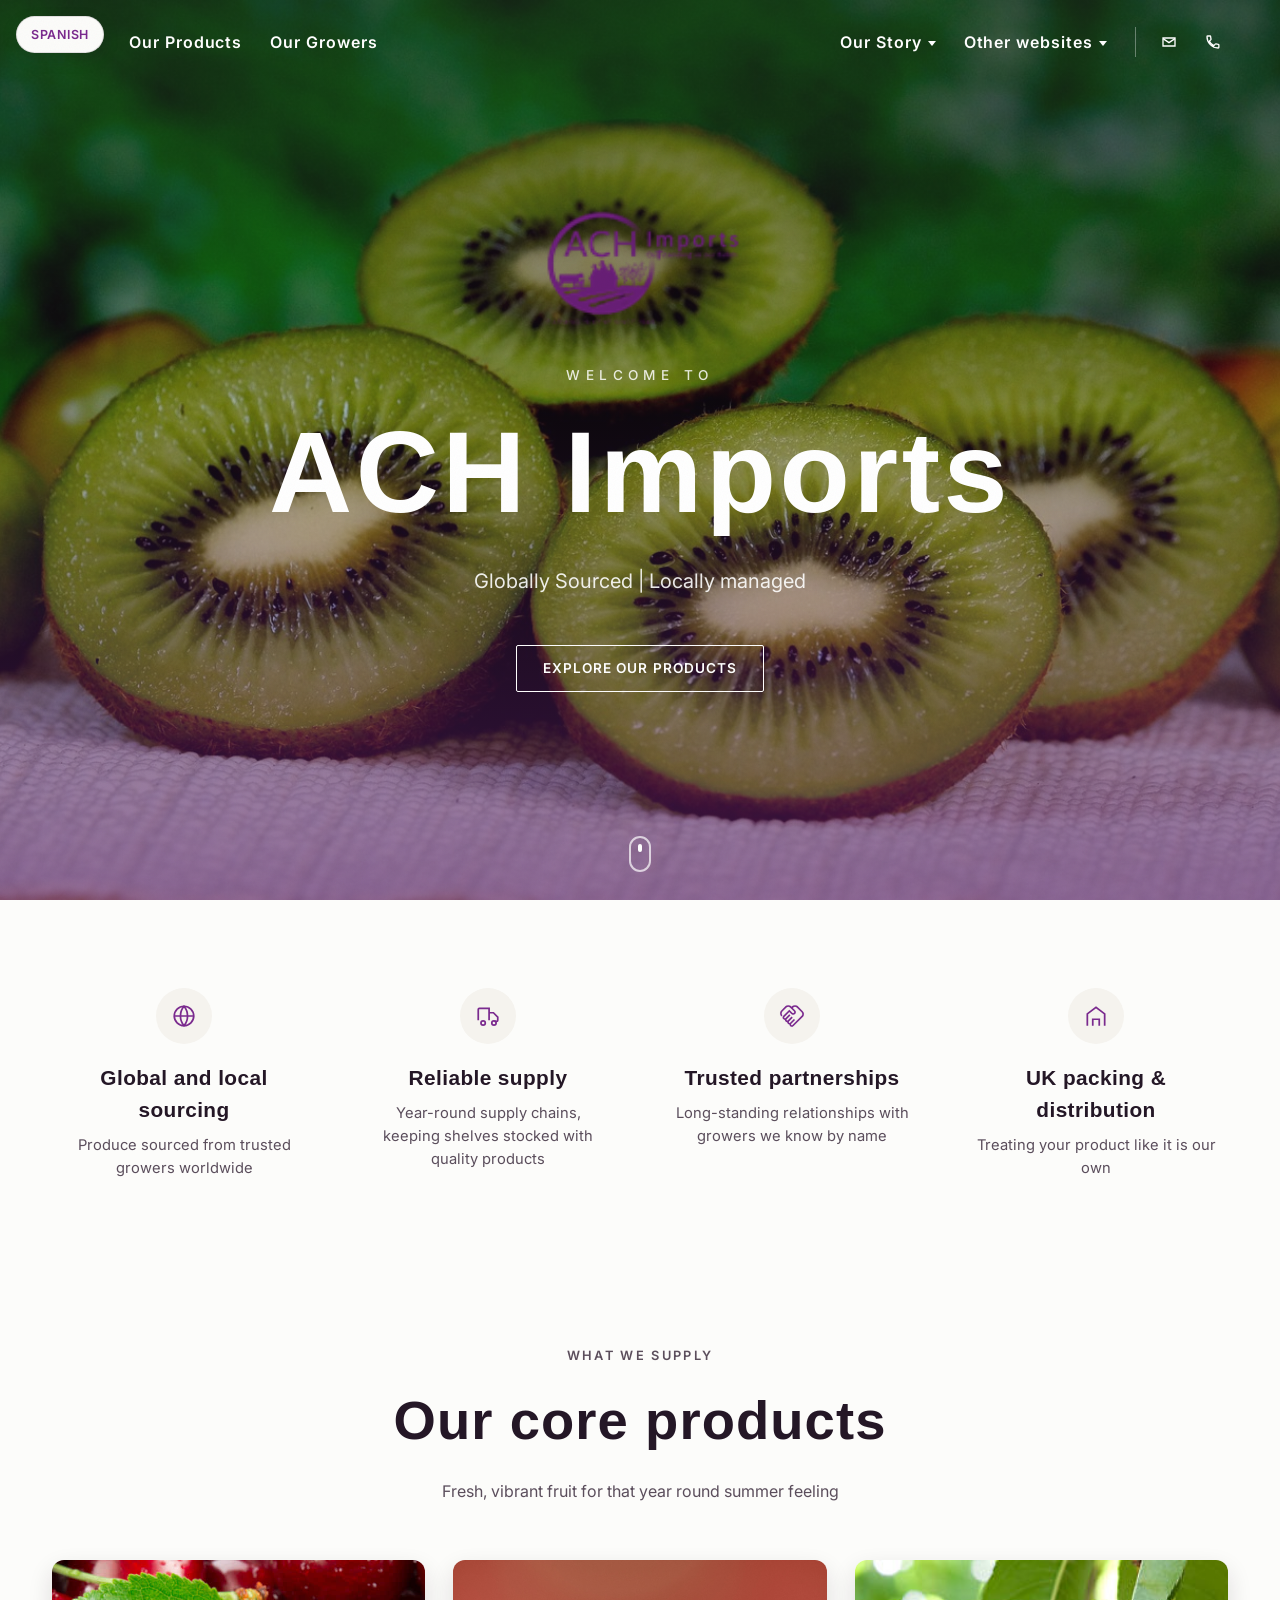
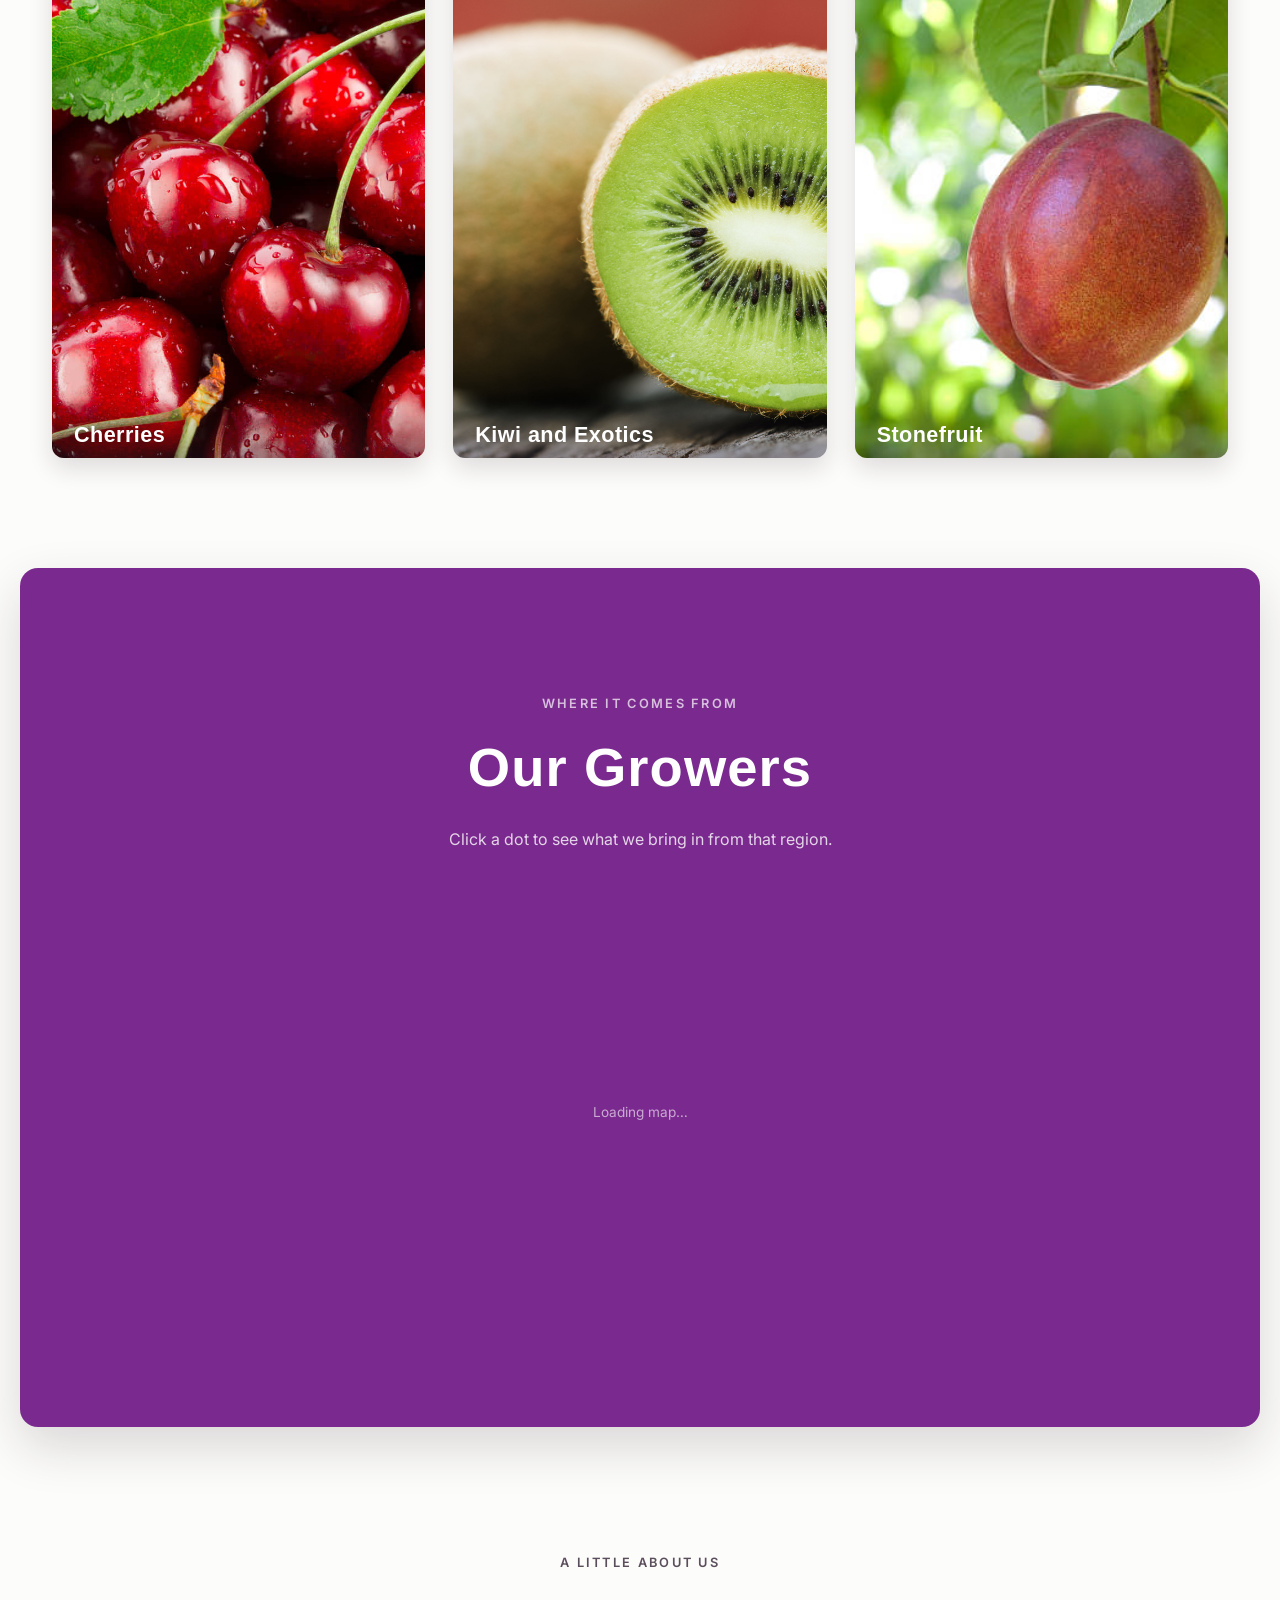
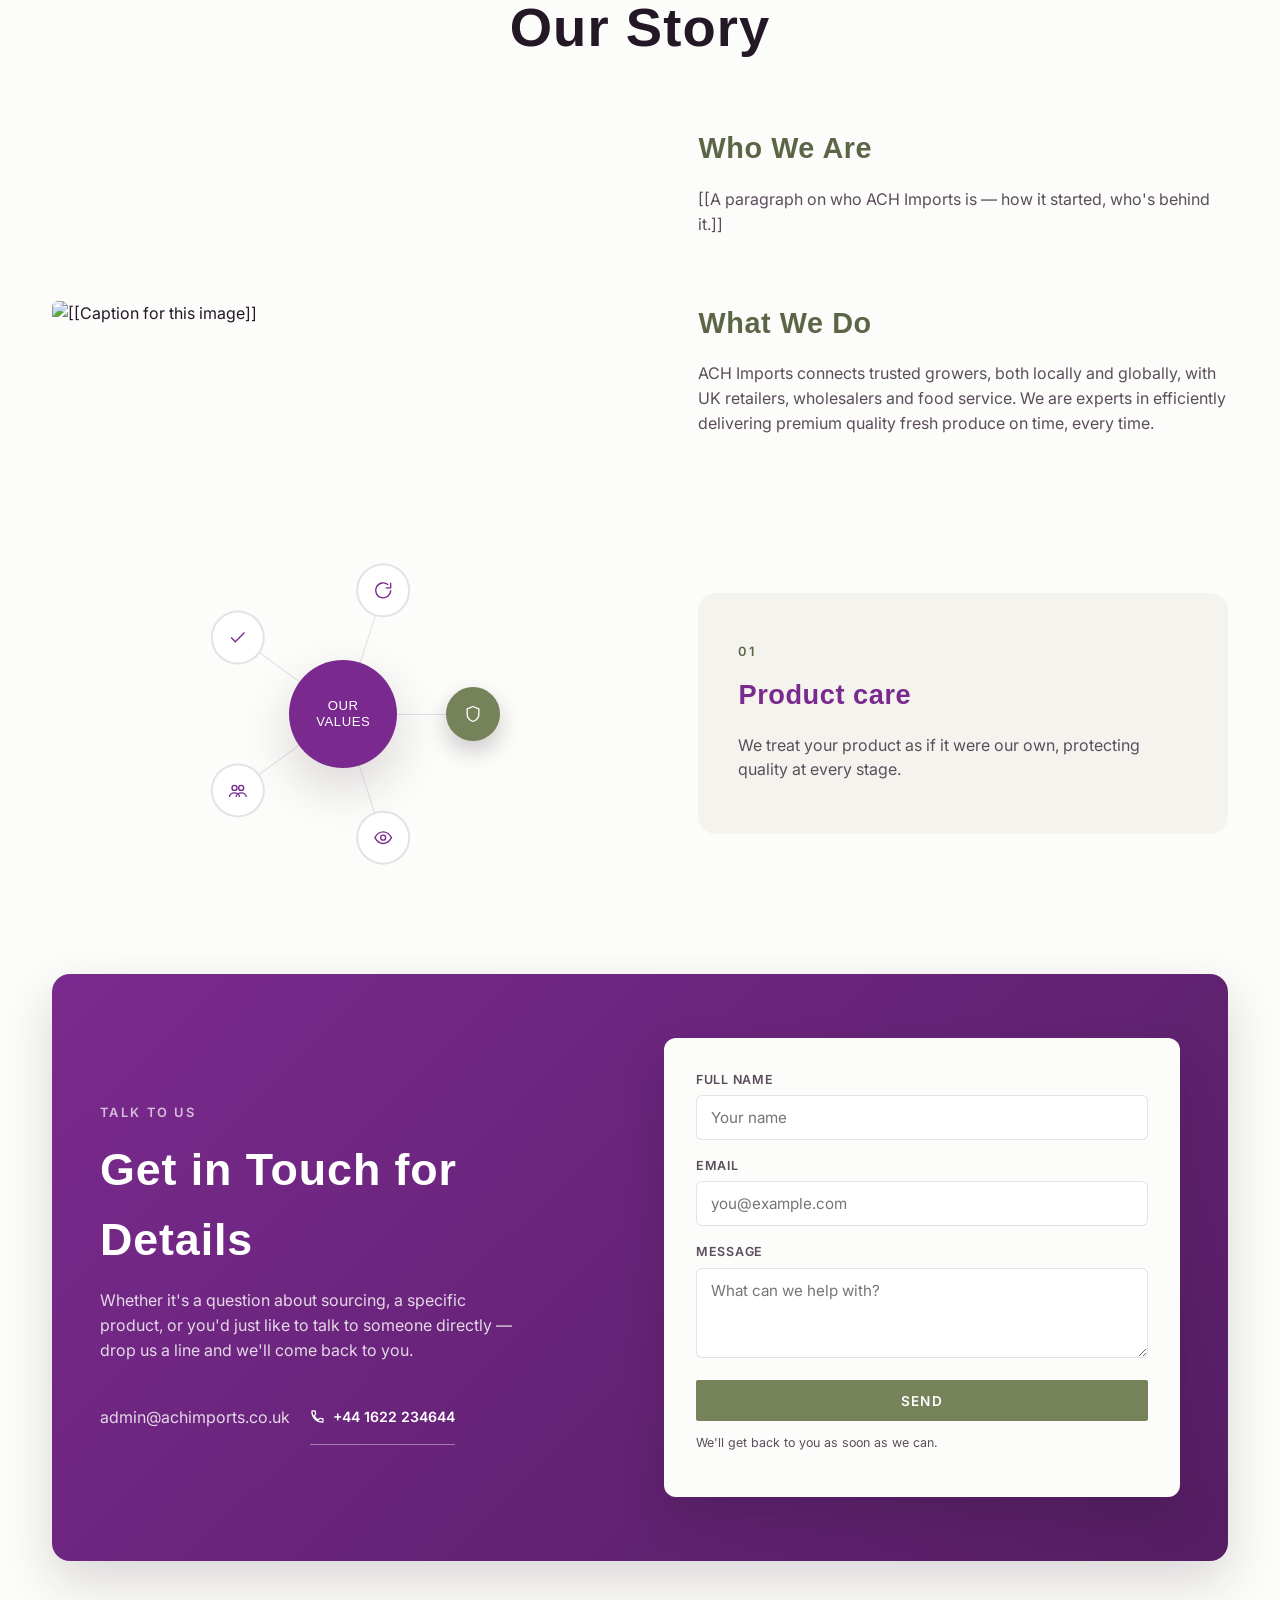
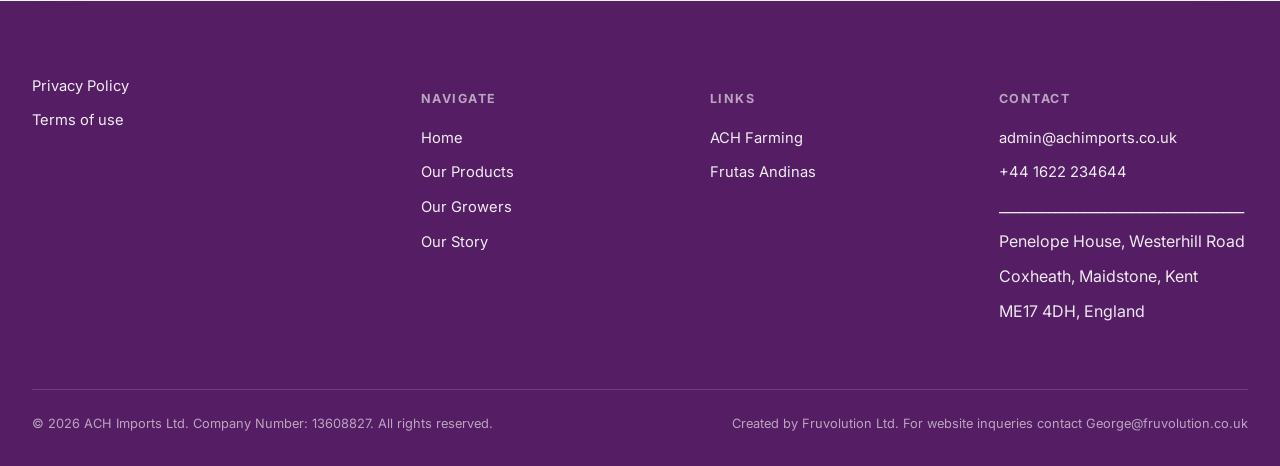
==== index.html @ 5ac5a141 "Adding the values wheel" ====
<!--SORRY FOR ANY FUTURE DEVELOPERS WORKING WITH THIS WITH ME NOT USING A FRAMEWORK, I WAS GOING TO BUT I COULDNT BE BOTHERED TO DOWNLOAD REACT-->

<!DOCTYPE html>
<html lang="en">
<head>



<meta charset="UTF-8">
<meta name="viewport" content="width=device-width, initial-scale=1.0">
<title>ACH Imports</title>


<link rel="preconnect" href="https://fonts.googleapis.com">
<link rel="preconnect" href="https://fonts.gstatic.com" crossorigin>
<link href="https://fonts.googleapis.com/css2?family=Barlow+Condensed:wght@500;600;700&family=Inter:wght@400;500;600&display=swap" rel="stylesheet">

<link rel="stylesheet" href="../css/global.css">

</head>
<body>

  <div class="cookie-banner" id="cookieBanner" hidden>
  <p>We use cookies (Microsoft Clarity) to see how visitors use this site. <a href="Legal/Cookies.html">Learn more</a></p>
  <div class="cookie-banner-actions">
    <button id="cookieDecline" class="cookie-btn cookie-btn--ghost">Decline</button>
    <button id="cookieAccept" class="cookie-btn cookie-btn--solid">Accept</button>
  </div>
</div>

<a href="html/Website_logic_spanish.html" class="lang-switch" lang="es" hreflang="es">Spanish</a>

<!-- =================== HEADER / NAV =================== -->
<header class="site-header" id="siteHeader">
  <nav class="nav-bar">
    <ul class="nav-links nav-links--left">
      <li><a href="#home">Home</a></li>
      <li><a href="#products">Our Products</a></li>
      <li><a href="#growers">Our Growers</a></li>
    </ul>

    <div class="nav-logo-slot">
      <img class="nav-logo" id="navLogo" src="../Images/ACHI_logo.png" alt="ACH Imports logo">
    </div>

    <ul class="nav-links nav-links--right">
      <li class="has-dropdown">
        <a href="#story">Our Story</a>
        <ul class="dropdown">
          <li><a href="#who-we-are">Who We Are</a></li>
          <li><a href="#what-we-do">What We Do</a></li>
          <li><a href="#our-values">Our Values</a></li>
        </ul>
      </li>
      <li class="has-dropdown">
        <a href="">Other websites</a>
        <ul class="dropdown">
          <li><a href="https://www.achfarming.co.uk/" target="_blank" rel="noopener">ACH Farming</a></li>
          <li><a href="https://unitedfruitgrowers.eu/" target="_blank" rel="noopener">Frutas andinas</a></li>
        </ul>
      </li>
    </ul>

    <div class="nav-contact">
      <a href="#get-in-touch" aria-label="Email ACH Imports">
        <svg viewBox="0 0 24 24"><path d="M3 6h18v12H3z"/><path d="m3 7 9 6 9-6"/></svg>
      </a>
      <a href="tel:+441622234644" aria-label="Call ACH Imports">
        <svg viewBox="0 0 24 24"><path d="M6.6 10.8a15 15 0 0 0 6.6 6.6l2.2-2.2a1 1 0 0 1 1-.25 11 11 0 0 0 3.4.55 1 1 0 0 1 1 1V20a1 1 0 0 1-1 1A17 17 0 0 1 3 4a1 1 0 0 1 1-1h3.5a1 1 0 0 1 1 1 11 11 0 0 0 .55 3.4 1 1 0 0 1-.25 1z"/></svg>
      </a>
    </div>

    <button class="nav-toggle" id="navToggle" aria-label="Toggle menu" aria-expanded="false">
      <span></span>
    </button>
  </nav>
</header>

<!-- =================== HERO =================== -->
<section class="hero" id="home">
  <div class="hero-carousel" id="heroCarousel">
    <div class="hero-track" id="heroTrack">
    <div class="hero-slide"><img src="../Stock_placeholder/kiwi-6718889_1280.jpg" alt=""></div>
    <div class="hero-slide"><img src="../Stock_placeholder/pexels-pixabay-162689.jpg" alt=""></div>
    <div class="hero-slide"><img src="../Images/CherryQC_picture.jpg" alt=""></div>
    <div class="hero-slide"><img src="Images/bg4.jpg" alt=""></div>
    <div class="hero-slide"><img src="Images/bg5.jpg" alt=""></div>
    </div>
  </div>

  <div class="hero-overlay"></div>

  <div class="hero-content">
    <img class="hero-logo" id="heroLogo" src="../Images/ACHI_logo.png" alt="ACH Imports logo">
    <p class="hero-eyebrow">Welcome to</p>
    <h1 class="hero-title">ACH Imports</h1>
    <p class="hero-tagline">Globally Sourced | Locally managed</p>
    <a href="#products" class="btn btn--ghost hero-cta">Explore Our Products</a>
  </div>

  <span class="scroll-cue" aria-hidden="true"></span>
</section>


<!-- =================== WHY US =================== -->
<section class="why-us" id="why-us">
  <div class="why-grid">
    <div class="why-item">
      <div class="why-icon">
        <svg viewBox="0 0 24 24"><circle cx="12" cy="12" r="9"/><path d="M3 12h18M12 3a14 14 0 0 1 0 18 14 14 0 0 1 0-18z"/></svg>
      </div>
      <h3>Global and local sourcing</h3>
      <p>Produce sourced from trusted growers worldwide</p>
    </div>
    <div class="why-item">
      <div class="why-icon">
        <svg viewBox="0 0 24 24"><path d="M3 16V6a1 1 0 0 1 1-1h9v11"/><path d="M13 9h4l4 4v3a1 1 0 0 1-1 1h-2"/><circle cx="7.5" cy="18.5" r="2"/><circle cx="17.5" cy="18.5" r="2"/></svg>
      </div>
      <h3>Reliable supply</h3>
      <p>Year-round supply chains, keeping shelves stocked with quality products</p>
    </div>
    <div class="why-item">
      <div class="why-icon">
        <svg width="40" height="40" viewBox="0 -960 960 960" fill="none" xmlns="http://www.w3.org/2000/svg">
          <path d="M475-140q5 0 11.5-2.5T497-149l337-338q13-13 19.5-29.67Q860-533.33 860-550q0-17-6.5-34T834-614L654-794q-13-13-30-19.5t-34-6.5q-16.67
           0-33.33 6.5Q540-807 527-794l-18 18 81 82q13 14 23 32.5t10 40.5q0 38-29.5 67T526-525q-25 0-41.5-7.5t-30.19-21.34L381-627 200-446q-5 5-7 10.53-2
            5.52-2 11.84 0 12.63 8.5 21.13 8.5 8.5 21.17 8.5 6.33 0 11.83-3t9.5-7l138-138 42 42-137 137q-5 5-7 11t-2 12q0 12 9 21t21 9q6 0 11.5-2.5t9.5-6.5l138-138
             42 42-137 137q-4 4-6.5 10.33-2.5 6.34-2.5 12.67 0 12 9 21t21 9q6 0 11-2t10-7l138-138 42 42-138 138q-5 5-7 11t-2 11q0 14 8 22t22 8Zm.06 60Q442-80
              416-104.5t-31-60.62Q351-170 328-193t-28-57q-34-5-56.5-28.5T216-335q-37-5-61-30t-24-60q0-17 6.72-34.05Q144.45-476.1 157-489l224-224 110 110q8 8
               17.33 12.5 9.34 4.5 18.67 4.5 13 0 24.5-11.5t11.5-24.65q0-5.85-3.5-13.35T548-651L405-794q-13-13-30-19.5t-34-6.5q-16.67 0-33.33 6.5-16.67 6.5-29.61
                19.36L126-642q-14 14-19.5 29.5t-6.5 35q-1 19.5 7.5 38T128-506l-43 43q-20-22-32.5-53T40-579q0-30 11.5-57.5T84-685l151-151q22-22 49.79-32.5 27.8-10.5
                 57-10.5 29.21 0 56.71 10.5T448-836l18 18 18-18q22-22 49.79-32.5 27.8-10.5 57-10.5 29.21 0 56.71 10.5T697-836l179 179q22 22 33 50.03 11 28.04 11 57
                  0 28.97-11 56.47T876-444L539-107q-13 13-29.53 20t-34.41 7ZM377-626Z" fill="currentColor"></path></svg>

      </div>
      <h3>Trusted partnerships</h3>
      <p>Long-standing relationships with growers we know by name</p>
    </div>
    <div class="why-item">
      <div class="why-icon">
        <svg viewBox="0 0 24 24"><path d="M4 21V10l8-6 8 6v11"/><path d="M9 21v-6h6v6"/></svg>
      </div>
      <h3>UK packing & distribution</h3>
      <p>Treating your product like it is our own</p>
    </div>
  </div>
</section>

<!-- =================== OUR PRODUCTS =================== -->
<section class="page-section" id="products">
  <div class="section-head">
    <p class="eyebrow">What we supply</p>
    <h2>Our core products</h2>
    <p>Fresh, vibrant fruit for that year round summer feeling</p>
  </div>

  <div class="product-grid">
    <div class="product-card" style="background-image:url('../Images/cherries_picture.jpg');" tabindex="0">
      <div class="product-card-info">
        <h3>Cherries</h3>
        <p>Our cherries are selected for their deep colour, balanced sweetness and exceptional freshness</p>
      </div>
    </div>
    <div class="product-card" style="background-image:url('../Images/Kiwi_picture.jpg');" tabindex="0">
      <div class="product-card-info">
        <h3>Kiwi and Exotics</h3>
        <p>Fresh, bright and naturally tangy — the signature profile of kiwi</p>
      </div>
    </div>
    <div class="product-card" style="background-image:url('../Images/Nectarine_picture.jpg');" tabindex="0">
      <div class="product-card-info">
        <h3>Stonefruit</h3>
        <p>Peaches, Nectarines, Plums, Apricots - The stonefruit loved for their juicy bite</p>
      </div>
    </div>
  </div>
</section>

<!-- =================== OUR GROWERS =================== -->
<section class="page-section section--tint" id="growers">
  <div class="section-head">
    <p class="eyebrow" style="color: rgba(255,255,255,0.7);">Where it comes from</p>
    <h2>Our Growers</h2>
    <p>Click a dot to see what we bring in from that region.</p>
  </div>

  <div class="map-wrap" id="mapWrap">
    <svg class="map-svg" id="worldMap" viewBox="0 0 960 480" xmlns="http://www.w3.org/2000/svg" role="img" aria-label="World map showing our growing regions"></svg>
    <p class="map-loading" id="mapLoading">Loading map…</p>

    <div class="map-popup" id="mapPopup" role="dialog" aria-hidden="true" hidden>
      <button class="map-popup-close" id="mapPopupClose" aria-label="Close">&times;</button>
      <h4 id="mapPopupTitle"></h4>
      <p id="mapPopupText"></p>
    </div>
  </div>
</section>

<!-- =================== OUR STORY =================== -->
<section class="page-section" id="story">
  <div class="section-head">
    <p class="eyebrow">A little about us</p>
    <h2>Our Story</h2>
  </div>

  <div class="story-split">
    <img src="https://placehold.co/700x500/F5F3EE/75825A?text=Image" alt="[[Caption for this image]]">
    <div>
      <div class="story-block" id="who-we-are">
        <h3>Who We Are</h3>
        <p>[[A paragraph on who ACH Imports is — how it started, who's behind it.]]</p>
      </div>
      <div class="story-block" id="what-we-do">
        <h3>What We Do</h3>
        <p>ACH Imports connects trusted growers, both locally and globally, with UK retailers, wholesalers and food service. We are experts
          in efficiently delivering premium quality fresh produce on time, every time.
        </p>
      </div>
      <div class="values-wheel-wrap">
  
</div>

    </div>
    <div class="values-wheel" id="valuesWheel">
    <span class="wheel-spoke" style="--i:0"></span>
    <span class="wheel-spoke" style="--i:1"></span>
    <span class="wheel-spoke" style="--i:2"></span>
    <span class="wheel-spoke" style="--i:3"></span>
    <span class="wheel-spoke" style="--i:4"></span>

    <div class="wheel-hub">Our<br>Values</div>

    <button class="wheel-node is-active" style="--i:0" data-num="01" data-title="Product care" data-desc="We treat your product as if it were our own, protecting quality at every stage.">
      <svg viewBox="0 0 24 24"><path d="M12 3l7 3v6c0 4.5-3 7.5-7 9-4-1.5-7-4.5-7-9V6l7-3z"/></svg>
    </button>
    <button class="wheel-node" style="--i:1" data-num="02" data-title="Transparency" data-desc="We operate with honesty and clarity from orchard to arrival.">
      <svg viewBox="0 0 24 24"><circle cx="12" cy="12" r="3"/><path d="M2 12s4-7 10-7 10 7 10 7-4 7-10 7-10-7-10-7z"/></svg>
    </button>
    <button class="wheel-node" style="--i:2" data-num="03" data-title="Partnership" data-desc="We build long term relationships based on trust and respect.">
      <svg viewBox="0 0 24 24"><path d="M8 12a3 3 0 1 0 0-6 3 3 0 0 0 0 6z"/><path d="M16 12a3 3 0 1 0 0-6 3 3 0 0 0 0 6z"/><path d="M2 20c0-3 3-5 6-5s6 2 6 5"/><path d="M10 20c0-3 3-5 6-5s6 2 6 5"/></svg>
    </button>
    <button class="wheel-node" style="--i:3" data-num="04" data-title="Responsibility" data-desc="We honour the work behind every harvest and source ethically.">
      <svg viewBox="0 0 24 24"><path d="M20 6 9 17l-5-5"/></svg>
    </button>
    <button class="wheel-node" style="--i:4" data-num="05" data-title="Consistency" data-desc="We deliver reliable service, dependable communication and upmost quality.">
      <svg viewBox="0 0 24 24"><path d="M21 12a9 9 0 1 1-3-6.7"/><path d="M21 3v6h-6"/></svg>
    </button>
  </div>

  <div class="wheel-detail">
    <p class="eyebrow" id="wheelDetailNum">01</p>
    <h3 id="wheelDetailTitle">Product care</h3>
    <p id="wheelDetailText">We treat your product as if it were our own, protecting quality at every stage.</p>
  </div>
  </div>
</section>

<!-- =================== GET IN TOUCH =================== -->
<section class="contact-cta" id="get-in-touch">
  <div class="contact-card">
    <div class="contact-card-copy">
      <p class="eyebrow">Talk to us</p>
      <h2>Get in Touch for Details</h2>
      <p>Whether it's a question about sourcing, a specific product, or you'd just like to talk to someone directly — drop us a line and we'll come back to you.</p>

      <div class="contact-card-direct">
        <p>admin@achimports.co.uk</p>
        <a href="tel:+441622234644">
          <svg viewBox="0 0 24 24"><path d="M6.6 10.8a15 15 0 0 0 6.6 6.6l2.2-2.2a1 1 0 0 1 1-.25 11 11 0 0 0 3.4.55 1 1 0 0 1 1 1V20a1 1 0 0 1-1 1A17 17 0 0 1 3 4a1 1 0 0 1 1-1h3.5a1 1 0 0 1 1 1 11 11 0 0 0 .55 3.4 1 1 0 0 1-.25 1z"/></svg>
          +44 1622 234644
        </a>
      </div>
    </div>

    <!-- Wired up to SplitForms (https://splitforms.com). Replace the access_key
         value below with your real key from the SplitForms dashboard.
         The action/method attributes are a no-JS fallback: if JavaScript fails
         or is disabled, this still works as a plain form POST and SplitForms
         shows its own hosted success page. With JS enabled (below), the same
         submission happens quietly via fetch and the status message updates
         in place instead of navigating away. -->
    <form class="contact-form" id="contactForm" action="https://splitforms.com/api/submit" method="POST">
      <input type="hidden" name="access_key" value="12e0f860b1884fd79518e639a1cf2a88">
      <div>
        <label for="cf-name">Full name</label>
        <input type="text" id="cf-name" name="name" placeholder="Your name" required>
      </div>
      <div>
        <label for="cf-email">Email</label>
        <input type="email" id="cf-email" name="email" placeholder="you@example.com" required>
      </div>
      <div>
        <label for="cf-message">Message</label>
        <textarea id="cf-message" name="message" placeholder="What can we help with?"></textarea>
      </div>
      <button type="submit" class="btn btn--solid">Send</button>
      <p class="contact-form-note">We'll get back to you as soon as we can.</p>
      <p class="contact-form-status" id="contactFormStatus"></p>
    </form>
  </div>
</section>

<!-- =================== FOOTER =================== -->
<footer class="site-footer" id="contact">
  <div class="footer-inner">
    <div class="footer-col">
      <ul>
        <li><a href="html/Privacy.html">Privacy Policy</a></li>
        <li><a href="html/Terms_of_use.html">Terms of use</a></li>

      </ul>
    </div>
    <div class="footer-col">
      <h4>Navigate</h4>
      <ul>
        <li><a href="#home">Home</a></li>
        <li><a href="#products">Our Products</a></li>
        <li><a href="#growers">Our Growers</a></li>
        <li><a href="#story">Our Story</a></li>
      </ul>
    </div>
    <div class="footer-col">
      <h4>Links</h4>
      <ul>
        <li><a href="https://www.achfarming.co.uk/" target="_blank" rel="noopener">ACH Farming</a></li>
        <li><a href="https://www.freshproducepartners.com/" target="_blank" rel="noopener">Frutas Andinas</a></li>
      </ul>
    </div>
    <div class="footer-col">
      <h4>Contact</h4>
      <ul>
        <li><a href="#get-in-touch">admin@achimports.co.uk</a></li>
        <li><a href="tel:+441622234644">+44 1622 234644</a></li>
        <li>___________________________________</li>
        <li>Penelope House, Westerhill Road</li>
        <li>Coxheath, Maidstone, Kent</li>
        <li>ME17 4DH, England</li>
      </ul>
    </div>
  </div>
  <div class="footer-bottom">
    <span>&copy; <span id="year"></span> ACH Imports Ltd. Company Number: 13608827. All rights reserved.</span>
    <span>Created by Fruvolution Ltd. For website inqueries contact George@fruvolution.co.uk</span>
  </div>
</footer>

<script src="https://d3js.org/d3.v7.min.js"></script>
<script src="https://unpkg.com/topojson-client@3/dist/topojson-client.min.js"></script>

<script src="../js/main/Home.js"></script>

</body>
</html>
---- css/global.css ----
:root{
    /* --- colour --- */
    --color-purple:        #7A2A8E; /* brand / logo purple */
    --color-purple-dark:   #551D63; /* footer + hover depth */
    --color-olive:         #75825A; /* accent — nudged slightly off #707D56 for a touch more contrast on cream */
    --color-olive-dark:    #5C6647;
    --color-bg:            #FCFCFA; /* primary off-white */
    --color-ink:           #241726; /* near-black with a purple undertone, instead of flat black */
    --color-ink-soft:      #5B4E5C;
    --color-line:          rgba(36,23,38,0.12);
    --color-cream-card:    #F5F3EE;
    --shadow-soft:          0 20px 50px rgba(36,23,38,0.16);

    /* --- type --- */
    --font-display:  sans-serif;
    --font-body: 'Inter', -apple-system, BlinkMacSystemFont, sans-serif;


    /* --- layout --- */
    --nav-height: 84px;
    --nav-height-stuck: 72px;
    --max-width: 1240px;
    --radius-soft: 18px; /* the "slightly rounded, not obnoxious" corner used on the tinted panel + product cards */
    
  }

  *{ box-sizing: border-box; }
  html{ scroll-behavior: smooth; }
  body{
    margin:0;
    background: var(--color-bg);
    color: var(--color-ink);
    font-family: var(--font-body);
    line-height: 1.55;
    position: relative;
    
  }

  /* subtle background grain*/
  body::before{
    content:"";
    position: fixed;
    inset:0;
    z-index: 500;
    pointer-events: none;
    opacity: 0.05;
    mix-blend-mode: multiply;
    background-image: url("data:image/svg+xml;utf8,<svg xmlns='http://www.w3.org/2000/svg' width='160' height='160'><filter id='n'><feTurbulence type='fractalNoise' baseFrequency='0.85' numOctaves='2' stitchTiles='stitch'/></filter><rect width='100%25' height='100%25' filter='url(%23n)'/></svg>");
  }

  img{ max-width: 100%; display:block; }
  a{ color: inherit; text-decoration:none; }
  ul{ list-style:none; margin:0; padding:0; }
  .visually-hidden{
    position:absolute; width:1px; height:1px; overflow:hidden;
    clip:rect(0,0,0,0); white-space:nowrap; border:0; padding:0; margin:-1px;
  }

  h1,h2,h3{
    font-family: var(--font-display);
    font-weight: 700;
    letter-spacing: 0.02em;
    margin: 0;
    color: var(--color-ink);
    
  }

  .eyebrow{
    font-family: var(--font-body);
    font-size: 0.8rem;
    font-weight: 600;
    letter-spacing: 0.18em;
    text-transform: uppercase;
    color: var(--color-olive-dark);
  }

  .btn{
    display:inline-block;
    padding: 0.9em 1.9em;
    font-family: var(--font-body);
    font-weight: 600;
    font-size: 0.85rem;
    letter-spacing: 0.08em;
    text-transform: uppercase;
    border: 1px solid currentColor;
    border-radius: 2px;
    transition: background .2s ease, color .2s ease, transform .2s ease;
  }
  .btn--solid{
    background: var(--color-olive);
    border-color: var(--color-olive);
    color: #fff;
  }
  .btn--solid:hover{ background: var(--color-olive-dark); border-color: var(--color-olive-dark); transform: translateY(-1px); }
  .btn--ghost{
    background: transparent;
    color: #fff;
  }
  .btn--ghost:hover{ background: rgba(255,255,255,0.14); }

  .lang-switch{
  position: fixed;
  top: 16px;
  left: 16px;
  z-index: 200;
  display: inline-flex;
  align-items: center;
  justify-content: center;
  padding: 8px 14px;
  background: var(--color-bg);
  color: var(--color-purple);
  border: 1px solid var(--color-line);
  border-radius: 999px;
  font-family: var(--font-body);
  font-weight: 600;
  font-size: 0.78rem;
  letter-spacing: 0.06em;
  text-transform: uppercase;
  box-shadow: 0 6px 16px rgba(36,23,38,0.18);
  transition: background .2s ease, color .2s ease, transform .2s ease;
}
.lang-switch:hover{
  background: var(--color-purple);
  color: #fff;
  transform: translateY(-1px);
}
@media (max-width: 560px){
  .lang-switch{ top: 12px; left: 12px; padding: 6px 12px; font-size: 0.72rem; }
}

.cookie-banner{
  position: fixed;
  left: 16px; right: 16px; bottom: 16px;
  z-index: 300;
  max-width: 520px;
  margin: 0 auto;
  background: var(--color-purple-dark);
  color: #fff;
  border-radius: 12px;
  padding: 18px 22px;
  box-shadow: 0 14px 32px rgba(36,23,38,0.3);
  display: flex;
  flex-wrap: wrap;
  align-items: center;
  gap: 14px;
  font-size: 0.85rem;
}
.cookie-banner[hidden]{ display: none; }
.cookie-banner p{ margin: 0; flex: 1 1 240px; color: rgba(255,255,255,0.88); }
.cookie-banner a{ color: #fff; text-decoration: underline; }
.cookie-banner-actions{ display: flex; gap: 10px; flex-shrink: 0; }
.cookie-btn{
  border: none;
  border-radius: 6px;
  padding: 8px 16px;
  font-size: 0.8rem;
  font-weight: 600;
  cursor: pointer;
}
.cookie-btn--solid{ background: var(--color-olive); color: #fff; }
.cookie-btn--ghost{ background: transparent; color: #fff; border: 1px solid rgba(255,255,255,0.4); }

  /* ===========================================================
     2. HEADER / NAV
  =========================================================== */
  .site-header{
    position: fixed;
    top: 0; left:0; right:0;
    z-index: 100;
    height: var(--nav-height);
    display:flex;
    align-items:center;
    background: transparent;
    transition: background .35s ease, height .35s ease, box-shadow .35s ease;
  }
  .site-header.is-stuck{
    height: var(--nav-height-stuck);
    background: rgba(252,252,250,0.92);
    backdrop-filter: blur(10px);
    box-shadow: 0 1px 0 var(--color-line);
  }

  .nav-bar{
    width:100%;
    max-width: var(--max-width);
    margin: 0 auto;
    padding: 0 32px;
    display:grid;
    grid-template-columns: 1fr auto 1fr auto;
    align-items:center;
    gap: 24px;
    min-height: 40px;
  }

  .nav-links{ display:flex; align-items:center; gap: 28px; }
  .nav-links--left{ justify-content:flex-start; }
  .nav-links--right{ justify-content:flex-end; }

  .nav-links a{
    font-family: var(--font-body);
    font-weight: 600;
    font-size: 1rem;
    letter-spacing: 0.06em;
    
    color: #fff;
    transition: color .25s ease;
    padding: 6px 0;
  }
  .is-stuck .nav-links a{ color: var(--color-ink); }
  .nav-links a:hover{ color: var(--color-olive); }
  .is-stuck .nav-links a:hover{ color: var(--color-purple); }

  .has-dropdown{ position: relative; }
  .has-dropdown > a::after{
    content:"";
    display:inline-block;
    width: 0; height: 0;
    margin-left: 6px;
    vertical-align: middle;
    border-left: 4px solid transparent;
    border-right: 4px solid transparent;
    border-top: 5px solid currentColor;
  }
  .dropdown{
    position:absolute;
    top: 100%;
    left: 50%;
    transform: translateX(-50%) translateY(6px);
    background: #fff;
    border: 1px solid var(--color-line);
    border-radius: 4px;
    padding: 8px 0;
    min-width: 180px;
    opacity:0;
    pointer-events:none;
    transition: opacity .2s ease, transform .2s ease;
    box-shadow: 0 12px 24px rgba(36,23,38,0.12);
  }
  .has-dropdown:hover .dropdown,
  .has-dropdown:focus-within .dropdown{
    opacity:1;
    pointer-events:auto;
    transform: translateX(-50%) translateY(2px);
  }
  .dropdown a{
    color: var(--color-ink) !important;
    display:block;
    padding: 8px 18px;
    font-size: 0.78rem;
  }
  .dropdown a:hover{ background: var(--color-cream-card); }

  .nav-logo-slot{
    display:flex;
    justify-content:center;
    align-items:center;
    height: 100%;
  }
  .nav-logo{
    height: 44px;
    max-height: 100%;
    width:auto;
    opacity: 0;
    transform: translateY(8px) scale(0.85);
    transition: opacity .1s linear;
  }

  .nav-contact{
    display:flex;
    align-items:center;
    gap: 14px;
    padding-left: 18px;
    margin-left: 4px;
    border-left: 1px solid rgba(255,255,255,0.35);
  }
  .is-stuck .nav-contact{ border-left-color: var(--color-line); }
  .nav-contact a{
    display:flex;
    align-items:center;
    justify-content:center;
    width: 30px; height: 30px;
    color: #fff;
    transition: color .25s ease, background .25s ease;
    border-radius: 50%;
  }
  .is-stuck .nav-contact a{ color: var(--color-ink); }
  .nav-contact a:hover{ color: #fff; background: var(--color-olive); }
  .is-stuck .nav-contact a:hover{ color: #fff; background: var(--color-purple); }
  .nav-contact svg{ width: 16px; height: 16px; stroke: currentColor; fill: none; stroke-width: 2; }

  .nav-toggle{
    display:none;
    background:none;
    border:none;
    width: 28px; height:20px;
    position:relative;
    cursor:pointer;
  }
  .nav-toggle span, .nav-toggle::before, .nav-toggle::after{
    content:"";
    position:absolute; left:0; right:0; height:2px;
    background:#fff;
    transition: background .3s ease;
  }
  .is-stuck .nav-toggle span, .is-stuck .nav-toggle::before, .is-stuck .nav-toggle::after{ background: var(--color-ink); }
  .nav-toggle::before{ top:0; }
  .nav-toggle span{ top:9px; }
  .nav-toggle::after{ bottom:0; }

  /* ===========================================================
     3. HERO
  =========================================================== */
  .hero{
    position: relative;
    min-height: 100vh;
    display:flex;
    align-items:center;
    justify-content:center;
    overflow:hidden;
    color:#fff;
    text-align:center;
  }

  .hero-viewport{
  position: absolute;
  inset: 0;
  overflow: hidden;
}
.hero-track{
  display: flex;
  width: 100%;
  height: 100%;
  transition: transform 1s ease;
}
.hero-slide{
  flex: 0 0 100%;
  width: 100%;
  height: 100%;
  background-size: cover;
  background-position: center;
}

  .hero-carousel {
  position: absolute;
  inset: 0;
  display: flex;
  overflow-x: hidden;
  z-index: 0; 
}

.hero-slide {
  flex: 0 0 100%;
}

.hero-slide img {
  width: 100%;
  height: 100%;
  object-fit: cover;
}
  .hero-overlay{
    position:absolute;
    inset:0;
    z-index:1;
    background:
      linear-gradient(180deg, rgba(36,23,38,0.55) 0%, rgba(36,23,38,0.35) 45%, rgba(85,29,99,0.65) 100%);
  }
  .hero-content{
    position:relative;
    z-index:2;
    display:flex;
    flex-direction:column;
    align-items:center;
    gap: 18px;
    padding: 0 24px;
    max-width: 900px;
  }
  .hero-logo{
    height: 120px;
    width:auto;
    margin-bottom: 6px;
    filter: drop-shadow(0 4px 18px rgba(0,0,0,0.35));
  }
  .hero-eyebrow{
    font-family: var(--font-body);
    font-size: 0.85rem;
    font-weight: 500;
    letter-spacing: 0.4em;
    text-transform: uppercase;
    color: rgba(255,255,255,0.85);
  }
  .hero-title{
    font-size: clamp(3rem, 9vw, 7.5rem);
    color:#fff;
    line-height: 0.95;
    letter-spacing: 0.03em;
    text-transform: none;
  }
  .hero-tagline{
    font-size: clamp(1rem, 1.6vw, 1.25rem);
    color: rgba(255,255,255,0.9);
    max-width: 560px;
    font-weight: 400;
  }
  .hero-cta{ margin-top: 10px; color:#fff; }

  .scroll-cue{
    position:absolute;
    bottom: 28px; left:50%;
    transform: translateX(-50%);
    z-index:2;
    width: 22px; height: 36px;
    border: 2px solid rgba(255,255,255,0.7);
    border-radius: 12px;
  }
  .scroll-cue::before{
    content:"";
    position:absolute;
    top:6px; left:50%;
    width:4px; height:8px;
    background:#fff;
    border-radius: 2px;
    transform: translateX(-50%);
    animation: cue 1.8s ease infinite;
  }
  @keyframes cue{
    0%{ opacity:1; top:6px; }
    70%{ opacity:0; top:18px; }
    100%{ opacity:0; top:6px; }
  }

  /* ===========================================================
     4. WHY US
  =========================================================== */
  .why-us{
    max-width: var(--max-width);
    margin: 0 auto;
    padding: 88px 32px 40px;
  }
  .why-grid{
    display:grid;
    grid-template-columns: repeat(auto-fit, minmax(220px, 1fr));
    gap: 40px;
    
  }
  .why-item{ text-align:center; }
  .why-icon{
    width: 56px; height: 56px;
    margin: 0 auto 18px;
    display:flex;
    align-items:center;
    justify-content:center;
    border-radius: 50%;
    background: var(--color-cream-card);
    color: var(--color-purple);
    text-transform: none;
  }
  .why-icon svg{ width: 26px; height: 26px; stroke: currentColor; fill:none; stroke-width: 1.6; }
  .why-item h3{ font-size: 1.3rem; margin-bottom: 8px; }
  .why-item p{ font-size: 0.92rem; color: var(--color-ink-soft); max-width: 240px; margin: 0 auto; }

  /* ===========================================================
     5. PAGE SECTIONS
  =========================================================== */
  section.page-section{
    max-width: var(--max-width);
    margin: 0 auto;
    padding: 110px 32px;
  }
  .section-head{
    max-width: 640px;
    margin: 0 auto 56px;
    text-align:center;
  }
  .section-head h2{ font-size: clamp(2.2rem, 5vw, 3.4rem); margin-top: 10px;  }
  .section-head p{ color: var(--color-ink-soft); margin-top: 16px; }

  .card-grid{
    display:grid;
    grid-template-columns: repeat(auto-fit, minmax(260px, 1fr));
    gap: 28px;
  }
  .card{
    background: var(--color-cream-card);
    border: 1px solid var(--color-line);
    border-radius: 6px;
    padding: 32px;
  }
  .card h3{ font-size: 1.5rem; color: var(--color-purple); }
  .card p{ color: var(--color-ink-soft); margin-top: 10px; font-size: 0.95rem; }

  /* --- product cards: photo background, description tucked below the fold
         until hover/focus lifts it into view --- */
  .product-grid{
    display:grid;
    grid-template-columns: repeat(auto-fit, minmax(260px, 1fr));
    gap: 28px;
  }
  .product-card{
    position: relative;
    aspect-ratio: 3 / 4;
    border-radius: 12px;
    overflow: hidden;
    background-size: cover;
    background-position: center;
    box-shadow: 0 10px 24px rgba(36,23,38,0.14);
    transition: box-shadow .3s ease, transform .3s ease;
    
  }
  .product-card:hover,
  .product-card:focus-within{
    box-shadow: 0 24px 46px rgba(36,23,38,0.24);
    transform: translateY(-4px);
  }
  .product-card-info{
    position: absolute;
    left:0; right:0; bottom:0;
    padding: 20px 22px 18px;
    background: linear-gradient(180deg, transparent 0%, rgba(36,23,38,0.2) 30%, rgba(36,23,38,0.94) 100%);
    color:#fff;
    transform: translateY(calc(100% - 60px)); /* leaves just the title*/
    transition: transform .4s ease;
  }
  .product-card:hover .product-card-info,
  .product-card:focus-within .product-card-info{
    transform: translateY(0);
  }
  .product-card-info h3{
    font-size: 1.35rem;
    color:#fff;
  }
  .product-card-info p{
    margin-top: 10px;
    font-size: 0.88rem;
    line-height: 1.5;
    color: rgba(255,255,255,0.85);
    opacity: 0;
    transition: opacity .3s ease .05s;
  }
  .product-card:hover .product-card-info p,
  .product-card:focus-within .product-card-info p{
    opacity: 1;
  }
  .product-card:focus-within{ outline: 2px solid var(--color-olive); outline-offset: 3px; }

  @media (prefers-reduced-motion: reduce){
    .product-card-info{ transition: none; }
    .product-card-info p{ transition: none; }
  }

  /* --- sourcing map --- */
  .map-wrap{
    position: relative;
    max-width: 820px;
    margin: 0 auto;
    min-height: 200px;
  }
  .map-svg{
    width: 100%;
    height: auto;
    display: block;
  }
  .map-svg .country{
    fill: rgba(255,255,255,0.14);
    stroke: rgba(255,255,255,0.5);
    stroke-width: 0.6;
  }
  .map-loading{
    position:absolute;
    inset:0;
    display:flex;
    align-items:center;
    justify-content:center;
    color: rgba(255,255,255,0.6);
    font-size: 0.85rem;
  }
  .map-dot{
    fill: var(--color-cream-card);
    stroke: #fff;
    stroke-width: 1.5;
    cursor: pointer;
    transition: fill .2s ease, r .2s ease;
  }
  .map-dot-hit{
    fill: transparent;
    cursor: pointer;
  }
  .map-dot-pulse{
    fill: none;
    stroke: rgba(255,255,255,0.55);
    stroke-width: 1.5;
    pointer-events: none;
    transform-box: fill-box;
    transform-origin: center;
    animation: dotPulse 2.4s ease-out infinite;
  }
  .map-dot:hover, .map-dot.is-active{ fill: #fff; }
  .map-dot.is-active{ fill: var(--color-olive); }
  @keyframes dotPulse{
    0%{ transform: scale(0.7); opacity: 0.8; }
    100%{ transform: scale(2.2); opacity: 0; }
  }
  .map-popup{
    position: absolute;
    z-index: 20;
    background: #fff;
    color: var(--color-ink);
    border-radius: 10px;
    padding: 14px 18px 16px;
    min-width: 170px;
    max-width: 220px;
    box-shadow: 0 14px 32px rgba(36,23,38,0.28);
  }
  .map-popup[hidden]{ display: none; }
  .map-popup::after{
    content:"";
    position: absolute;
    bottom: -8px; left: 50%;
    transform: translateX(-50%);
    border-left: 8px solid transparent;
    border-right: 8px solid transparent;
    border-top: 8px solid #fff;
  }
  .map-popup h4{
    margin: 0 18px 6px 0;
    font-size: 1.05rem;
    color: var(--color-purple);
  }
  .map-popup p{
    margin: 0;
    font-size: 0.85rem;
    color: var(--color-ink-soft);
  }
  .map-popup-close{
    position: absolute;
    top: 6px; right: 8px;
    background: none;
    border: none;
    font-size: 18px;
    line-height: 1;
    cursor: pointer;
    color: var(--color-ink-soft);
    padding: 4px;
  }
  @media (prefers-reduced-motion: reduce){
    .map-dot-pulse{ animation: none; }
  }

  .values-list{
  list-style: none;
  counter-reset: values;
  padding: 0;
  margin: 0;
}
.values-list li{
  position: relative;
  counter-increment: values;
  padding-left: 34px;
  margin-bottom: 18px;
  color: var(--color-ink-soft);
}
.values-list li::before{
  content: counter(values);
  position: absolute;
  left: 0; top: 1px;
  font-family: var(--font-display);
  font-weight: 700;
  color: var(--color-olive);
  font-size: 1.05rem;
}
.values-list li strong{
  color: var(--color-ink);
  font-weight: 600;
}

  .story-split{
    display:grid;
    grid-template-columns: 1.1fr 1fr;
    gap: 64px;
    align-items:center;
  }
  .story-split img{ border-radius: 6px; }
  .story-block + .story-block{ margin-top: 64px; }
  .story-block h3{ color: var(--color-olive-dark); font-size: 1.8rem; margin-bottom: 12px; }
  .story-block p{ color: var(--color-ink-soft); }

  .section--tint{
    background: var(--color-purple);
    color:#fff;
    border-radius: var(--radius-soft);
    box-shadow: var(--shadow-soft);
    margin-top: 40px;
    margin-bottom: 40px;
  }
  .section--tint .section-head p{ color: rgba(255,255,255,0.8); }
  .section--tint h2{ color:#fff; }

  /* ===========================================================
     5b. GET IN TOUCH — quick-enquiry card
  =========================================================== */
  .contact-cta{
    max-width: var(--max-width);
    margin: 0 auto 40px;
    padding: 0 32px;
  }
  .contact-card{
    background: linear-gradient(135deg, var(--color-purple) 0%, var(--color-purple-dark) 100%);
    border-radius: var(--radius-soft);
    box-shadow: var(--shadow-soft);
    padding: 64px 48px;
    display: grid;
    grid-template-columns: 1fr 1fr;
    gap: 48px;
    align-items: center;
    color: #fff;
  }
  .contact-card-copy .eyebrow{ color: rgba(255,255,255,0.7); }
  .contact-card-copy h2{ color:#fff; font-size: clamp(2rem, 4vw, 2.8rem); margin-top: 10px; }
  .contact-card-copy p{ color: rgba(255,255,255,0.82); margin-top: 14px; max-width: 420px; }
  .contact-card-direct{
    display: flex;
    gap: 20px;
    margin-top: 28px;
    flex-wrap: wrap;
  }
  .contact-card-direct a{
    display: flex;
    align-items: center;
    gap: 8px;
    font-size: 0.88rem;
    font-weight: 600;
    color: #fff;
    border-bottom: 1px solid rgba(255,255,255,0.4);
    padding-bottom: 2px;
    transition: border-color .2s ease, color .2s ease;
  }
  .contact-card-direct a:hover{ color: var(--color-cream-card); border-color: var(--color-cream-card); }
  .contact-card-direct svg{ width: 15px; height: 15px; stroke: currentColor; fill: none; stroke-width: 2; }

  .contact-form{
    background: var(--color-bg);
    border-radius: 12px;
    padding: 32px;
    display: flex;
    flex-direction: column;
    gap: 16px;
    box-shadow: 0 20px 40px rgba(36,23,38,0.2);
  }
  .contact-form label{
    display: block;
    font-size: 0.78rem;
    font-weight: 600;
    letter-spacing: 0.06em;
    text-transform: uppercase;
    color: var(--color-ink-soft);
    margin-bottom: 6px;
  }
  .contact-form input,
  .contact-form textarea{
    width: 100%;
    font-family: var(--font-body);
    font-size: 0.95rem;
    color: var(--color-ink);
    background: #fff;
    border: 1px solid var(--color-line);
    border-radius: 6px;
    padding: 12px 14px;
    transition: border-color .2s ease;
  }
  .contact-form textarea{ resize: vertical; min-height: 90px; }
  .contact-form input:focus,
  .contact-form textarea:focus{
    outline: none;
    border-color: var(--color-purple);
  }
  .contact-form .btn--solid{
    border: none;
    cursor: pointer;
    font-size: 0.85rem;
  }
  .contact-form-note{
    font-size: 0.78rem;
    color: var(--color-ink-soft);
    margin-top: -4px;
  }
  .contact-form-status{
    font-size: 0.85rem;
    color: var(--color-olive-dark);
    display: none;
  }
  .contact-form-status.is-visible{ display: block; }

  @media (max-width: 900px){
    .contact-card{
      grid-template-columns: 1fr;
      padding: 40px 28px;
    }
  }

  /* ===========================================================
     6. FOOTER
  =========================================================== */
  .site-footer{
    background: var(--color-purple-dark);
    color: rgba(255,255,255,0.9);
    padding: 72px 32px 32px;
  }
  .footer-inner{
    max-width: var(--max-width);
    margin: 0 auto;
    display:grid;
    grid-template-columns: 1.4fr 1fr 1fr 1fr;
    gap: 40px;
  }
  .footer-brand img{ height: 40px; margin-bottom: 14px; }
  .footer-brand p{ color: rgba(255,255,255,0.72); font-size: 0.9rem; max-width: 280px; }
  .footer-col h4{
    font-family: var(--font-body);
    font-size: 0.78rem;
    letter-spacing: 0.12em;
    text-transform: uppercase;
    color: rgba(255,255,255,0.6);
    margin-bottom: 16px;
  }
  .footer-col ul li{ margin-bottom: 10px; }
  .footer-col a{ font-size: 0.92rem; color: rgba(255,255,255,0.92); }
  .footer-col a:hover{ color: var(--color-olive); }
  .footer-bottom{
    max-width: var(--max-width);
    margin: 56px auto 0;
    padding-top: 24px;
    border-top: 1px solid rgba(255,255,255,0.15);
    display:flex;
    justify-content:space-between;
    flex-wrap:wrap;
    gap: 12px;
    font-size: 0.8rem;
    color: rgba(255,255,255,0.6);
  }

  .values-wheel-wrap{
  margin-top: 64px;
  display: grid;
  grid-template-columns: minmax(260px, 340px) 1fr;
  gap: 56px;
  align-items: center;
}
.values-wheel{
  --wheel-radius: 130px;
  position: relative;
  width: 300px;
  height: 300px;
  margin: 0 auto;
}
.wheel-hub{
  position: absolute;
  inset: 32%;
  border-radius: 50%;
  background: var(--color-purple);
  color: #fff;
  display: flex;
  align-items: center;
  justify-content: center;
  text-align: center;
  font-family: var(--font-display);
  text-transform: uppercase;
  font-size: 0.82rem;
  letter-spacing: 0.04em;
  line-height: 1.2;
  box-shadow: var(--shadow-soft);
}
.wheel-spoke{
  position: absolute;
  top: 50%; left: 50%;
  width: var(--wheel-radius);
  height: 1px;
  background: var(--color-line);
  transform-origin: 0 0;
  transform: rotate(calc(var(--i) * 72deg));
}
.wheel-node{
  position: absolute;
  top: 50%; left: 50%;
  width: 54px; height: 54px;
  margin: -27px 0 0 -27px;
  border-radius: 50%;
  background: #fff;
  border: 2px solid var(--color-line);
  display: flex;
  align-items: center;
  justify-content: center;
  cursor: pointer;
  color: var(--color-purple);
  transform: rotate(calc(var(--i) * 72deg)) translate(var(--wheel-radius)) rotate(calc(var(--i) * -72deg));
  transition: background .25s ease, border-color .25s ease, color .25s ease, box-shadow .25s ease;
}
.wheel-node svg{ width: 20px; height: 20px; stroke: currentColor; fill: none; stroke-width: 1.6; }
.wheel-node:hover,
.wheel-node:focus-visible{ border-color: var(--color-olive); }
.wheel-node.is-active{
  background: var(--color-olive);
  border-color: var(--color-olive);
  color: #fff;
  box-shadow: 0 10px 22px rgba(36,23,38,0.22);
}
.wheel-detail{
  background: var(--color-cream-card);
  border-radius: var(--radius-soft);
  padding: 36px 40px;
  min-height: 180px;
}
.wheel-detail .eyebrow{ color: var(--color-olive-dark); }
.wheel-detail h3{ font-size: 1.7rem; color: var(--color-purple); margin: 8px 0 12px; }
.wheel-detail p{ color: var(--color-ink-soft); }

@media (max-width: 900px){
  .values-wheel-wrap{ grid-template-columns: 1fr; justify-items: center; }
}
@media (max-width: 560px){
  .values-wheel{ --wheel-radius: 100px; width: 240px; height: 240px; }
  .wheel-node{ width: 46px; height: 46px; margin: -23px 0 0 -23px; }
}

  /* ===========================================================
     7. RESPONSIVE
  =========================================================== */
  @media (max-width: 900px){
    .nav-links--left, .nav-links--right{
      position: fixed;
      top: var(--nav-height-stuck);
      left:0; right:0;
      flex-direction: column;
      align-items:flex-start;
      background: var(--color-bg);
      padding: 24px 32px;
      gap: 18px;
      transform: translateY(-8px);
      opacity:0;
      pointer-events:none;
      transition: opacity .25s ease, transform .25s ease;
      box-shadow: 0 12px 24px rgba(36,23,38,0.12);
    }
    .nav-links--right{ top: calc(var(--nav-height-stuck) + 190px); }
    .site-header.nav-open .nav-links--left,
    .site-header.nav-open .nav-links--right{
      opacity:1; pointer-events:auto; transform: translateY(0);
    }
    .nav-links a, .is-stuck .nav-links a{ color: var(--color-ink); }
    .nav-toggle{ display:block; }
    .nav-toggle span, .nav-toggle::before, .nav-toggle::after{ background: #fff; }
    .is-stuck .nav-toggle span, .is-stuck .nav-toggle::before, .is-stuck .nav-toggle::after{ background: var(--color-ink); }

    .nav-contact{ display:none; }

    .story-split{ grid-template-columns: 1fr; gap: 32px; }
    .footer-inner{ grid-template-columns: 1fr 1fr; }
  }

  @media (max-width: 560px){
    .nav-bar{ grid-template-columns: auto 1fr auto; padding: 0 20px; }
    .footer-inner{ grid-template-columns: 1fr; }
  }

  @media (prefers-reduced-motion: reduce){
    html{ scroll-behavior: auto; }
    .nav-logo, .hero-logo, .site-header{ transition: none !important; }
    .scroll-cue::before{ animation: none; }
  }
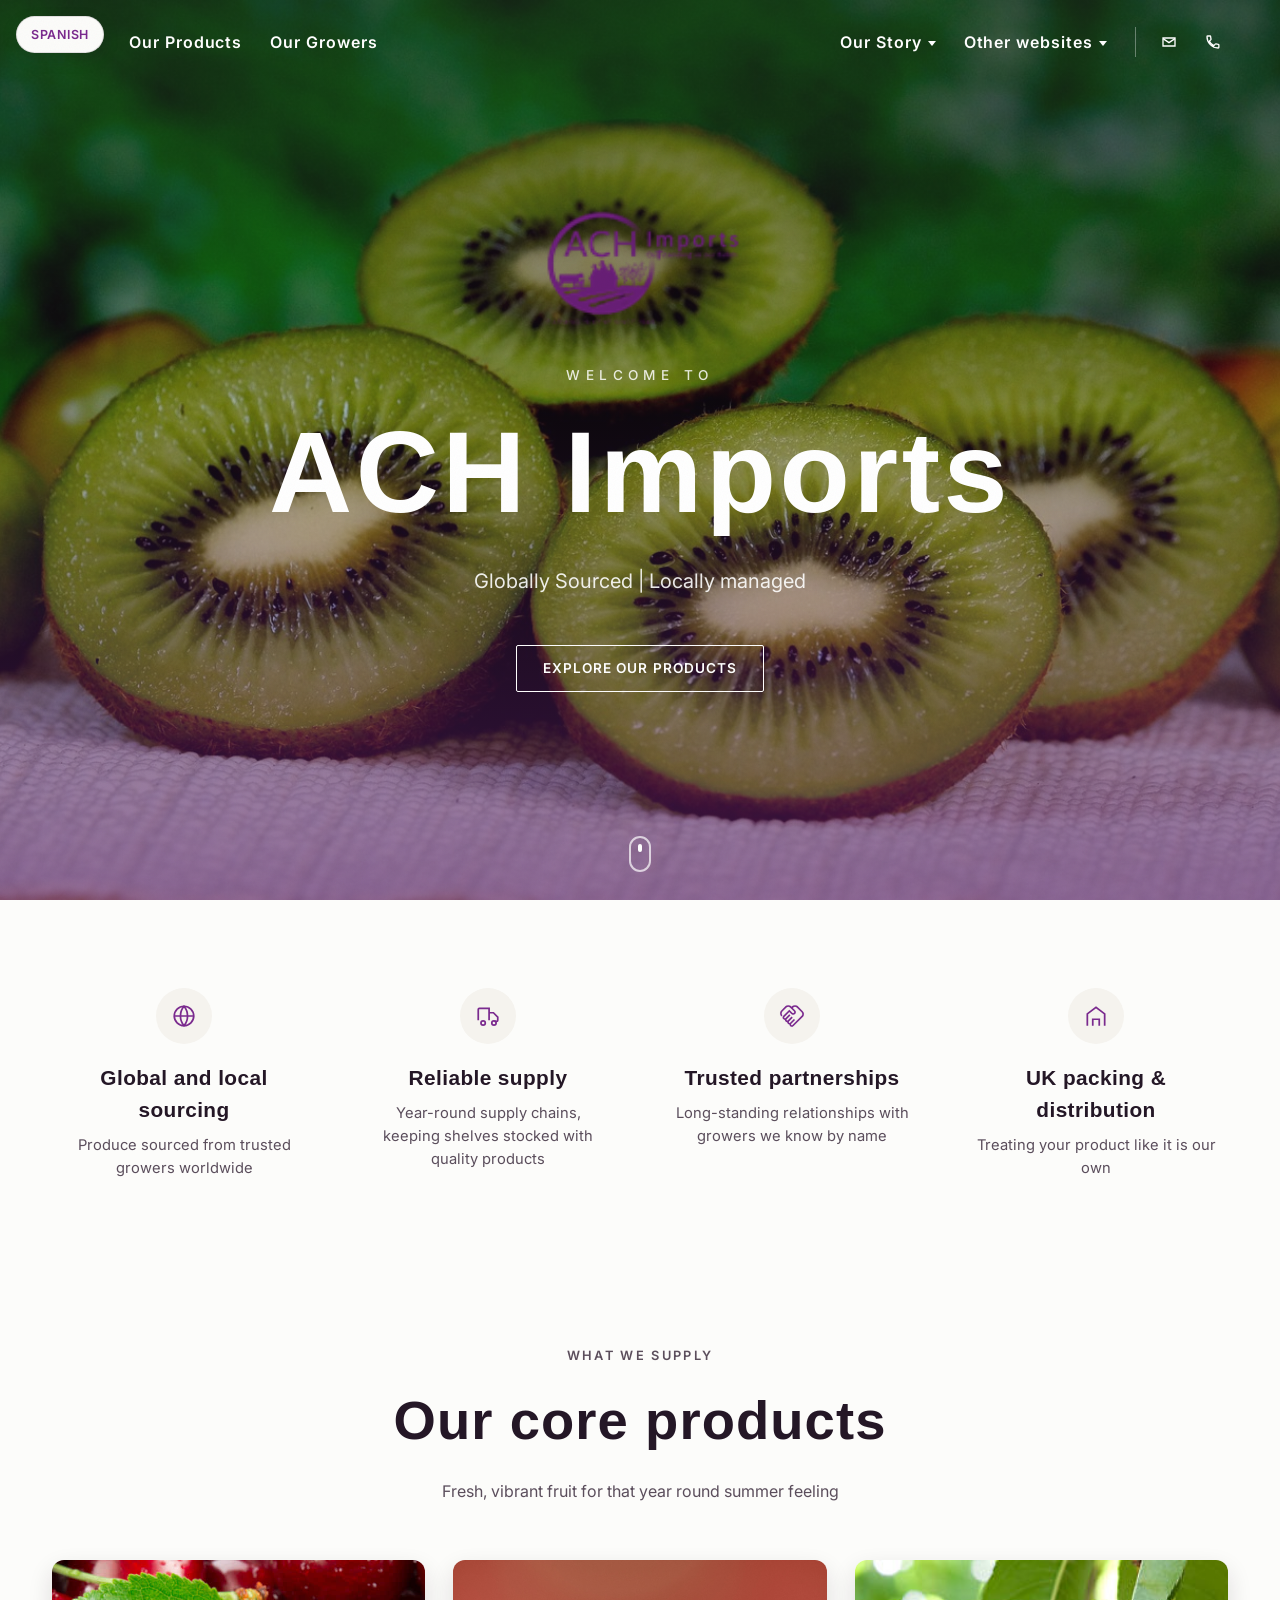
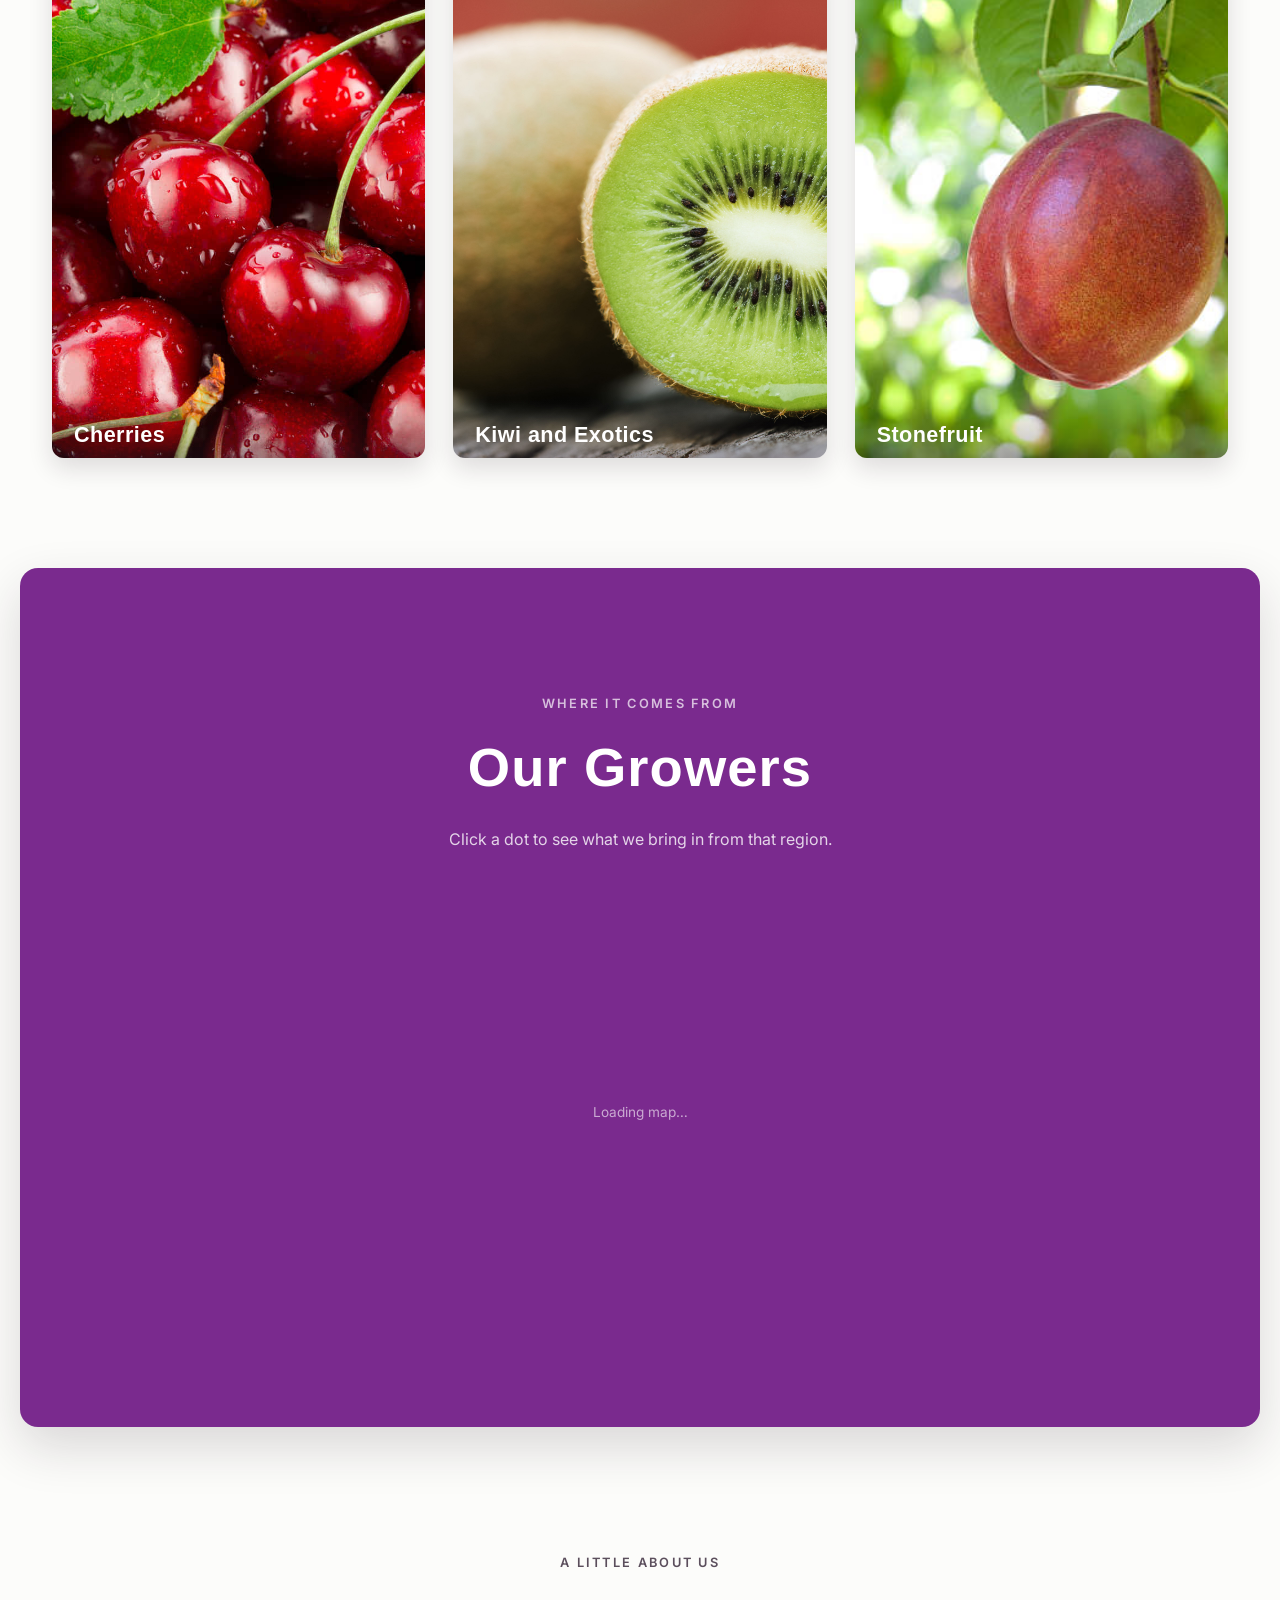
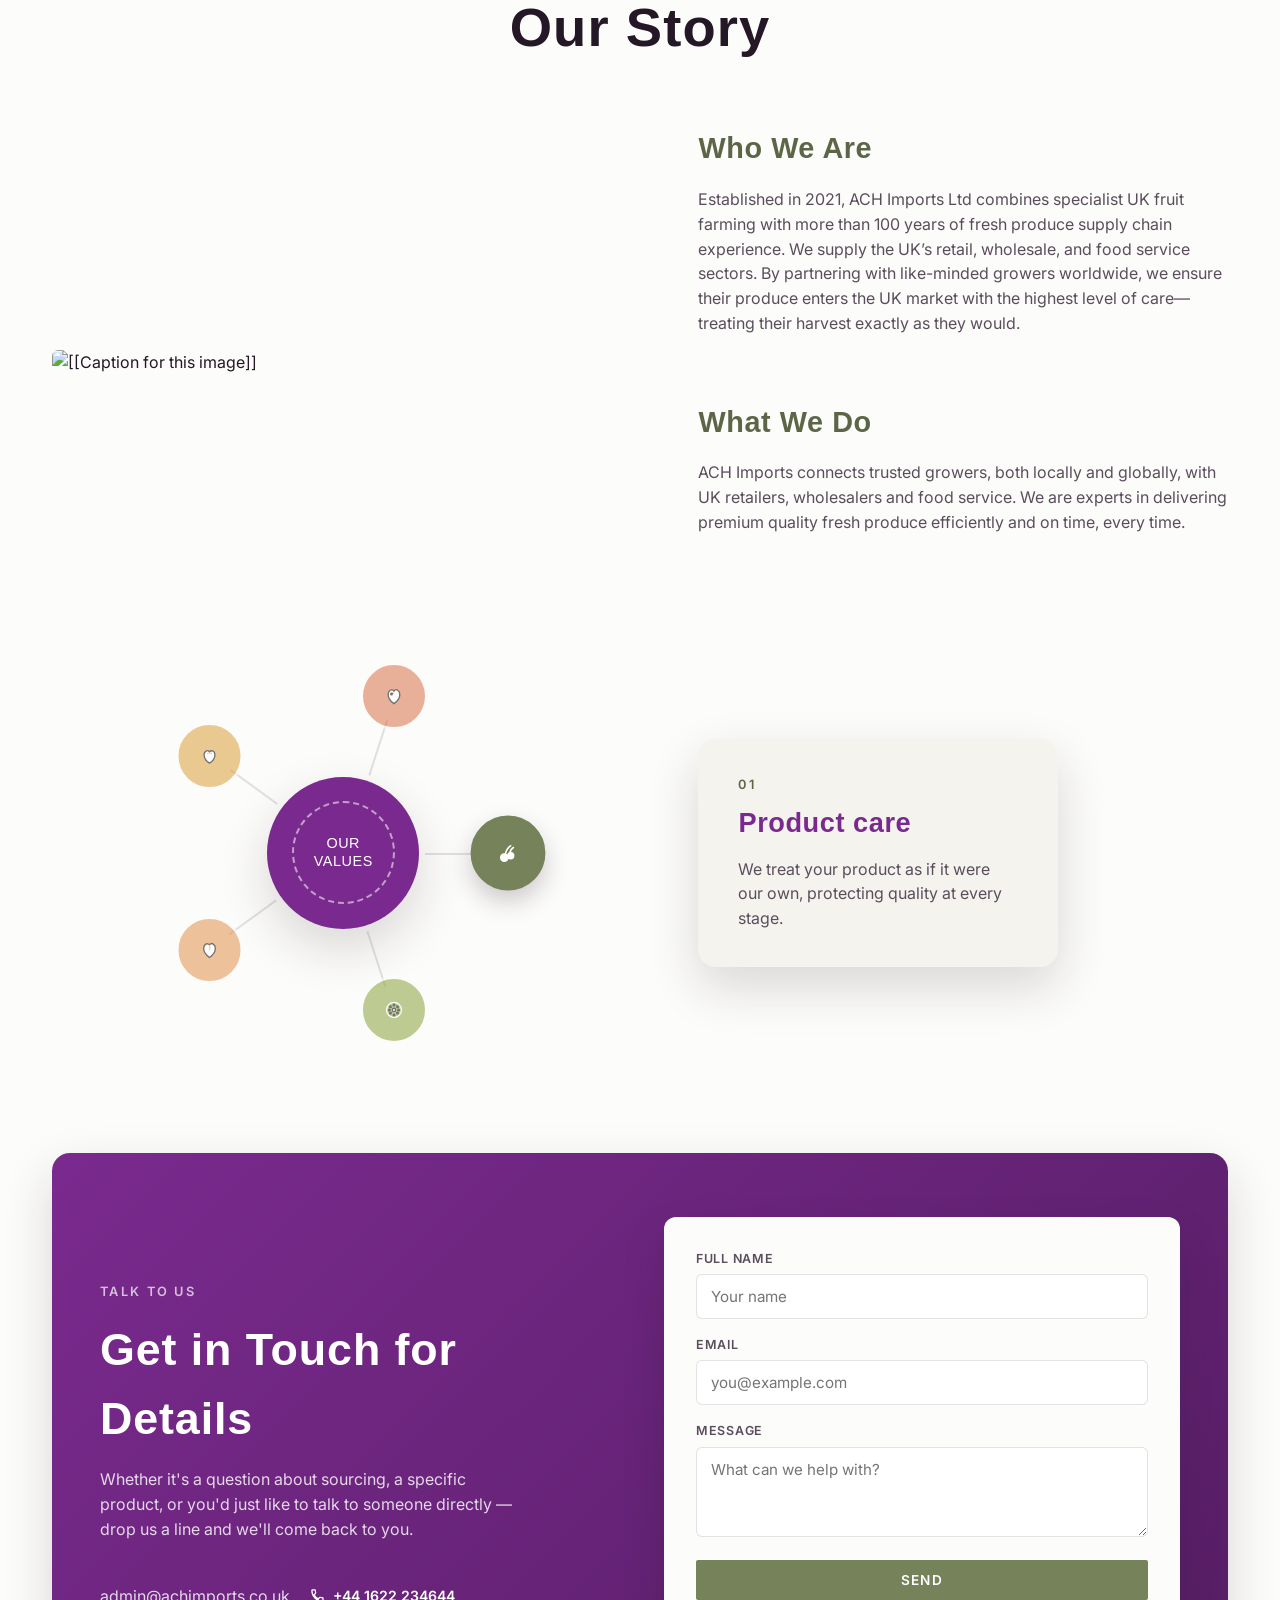
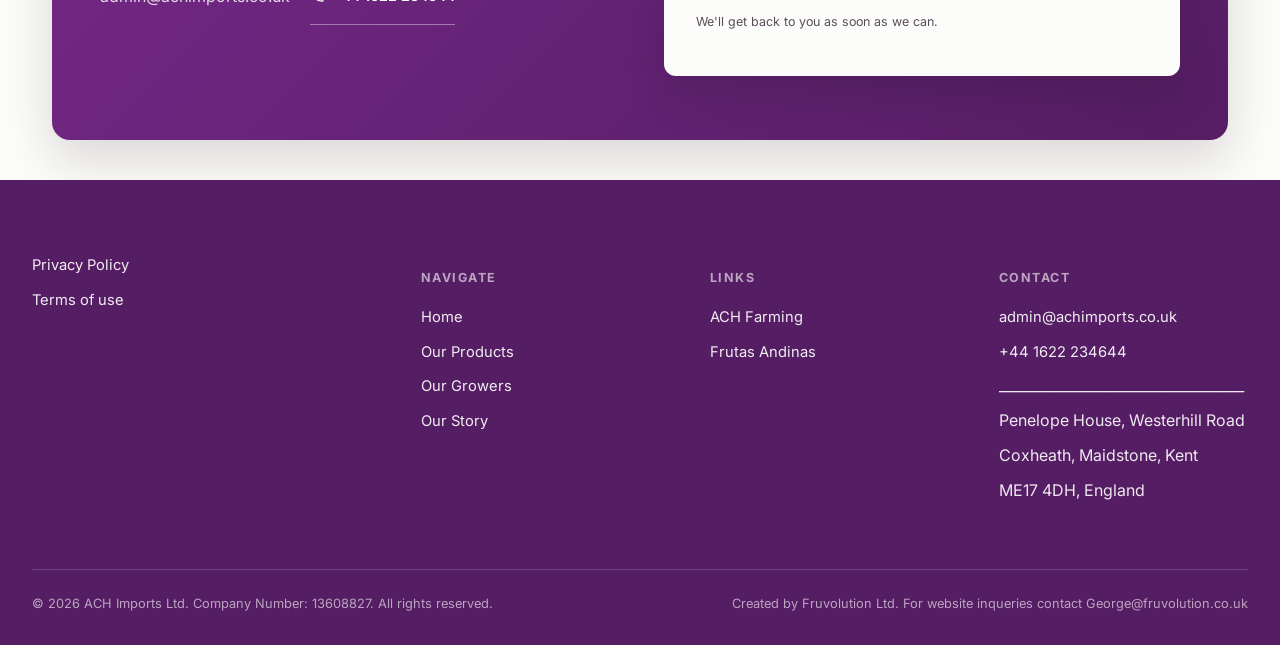
==== commit 03a17fa1: "Adding further functionality" ====
--- a/index.html
+++ b/index.html
@@ -49,7 +49,6 @@
         <ul class="dropdown">
           <li><a href="#who-we-are">Who We Are</a></li>
           <li><a href="#what-we-do">What We Do</a></li>
-          <li><a href="#our-values">Our Values</a></li>
         </ul>
       </li>
       <li class="has-dropdown">
@@ -164,13 +163,13 @@
     <div class="product-card" style="background-image:url('../Images/Kiwi_picture.jpg');" tabindex="0">
       <div class="product-card-info">
         <h3>Kiwi and Exotics</h3>
-        <p>Fresh, bright and naturally tangy — the signature profile of kiwi</p>
+        <p>Fresh, bright and naturally vibrant — the signature profile of kiwi and our wider exotic range</p>
       </div>
     </div>
     <div class="product-card" style="background-image:url('../Images/Nectarine_picture.jpg');" tabindex="0">
       <div class="product-card-info">
         <h3>Stonefruit</h3>
-        <p>Peaches, Nectarines, Plums, Apricots - The stonefruit loved for their juicy bite</p>
+        <p>Peaches, Nectarines, Plums, Apricots - The stonefruit families loved for their juicy bite</p>
       </div>
     </div>
   </div>
@@ -208,12 +207,13 @@
     <div>
       <div class="story-block" id="who-we-are">
         <h3>Who We Are</h3>
-        <p>[[A paragraph on who ACH Imports is — how it started, who's behind it.]]</p>
+        <p>Established in 2021, ACH Imports Ltd combines specialist UK fruit farming with more than 100 years of fresh produce supply chain experience.
+           We supply the UK’s retail, wholesale, and food service sectors. By partnering with like-minded growers worldwide, we ensure their produce enters the UK market with the highest level of care—treating their harvest exactly as they would.</p>
       </div>
       <div class="story-block" id="what-we-do">
         <h3>What We Do</h3>
         <p>ACH Imports connects trusted growers, both locally and globally, with UK retailers, wholesalers and food service. We are experts
-          in efficiently delivering premium quality fresh produce on time, every time.
+          in delivering premium quality fresh produce efficiently and on time, every time.
         </p>
       </div>
       <div class="values-wheel-wrap">
@@ -230,21 +230,43 @@
 
     <div class="wheel-hub">Our<br>Values</div>
 
-    <button class="wheel-node is-active" style="--i:0" data-num="01" data-title="Product care" data-desc="We treat your product as if it were our own, protecting quality at every stage.">
-      <svg viewBox="0 0 24 24"><path d="M12 3l7 3v6c0 4.5-3 7.5-7 9-4-1.5-7-4.5-7-9V6l7-3z"/></svg>
-    </button>
-    <button class="wheel-node" style="--i:1" data-num="02" data-title="Transparency" data-desc="We operate with honesty and clarity from orchard to arrival.">
-      <svg viewBox="0 0 24 24"><circle cx="12" cy="12" r="3"/><path d="M2 12s4-7 10-7 10 7 10 7-4 7-10 7-10-7-10-7z"/></svg>
-    </button>
-    <button class="wheel-node" style="--i:2" data-num="03" data-title="Partnership" data-desc="We build long term relationships based on trust and respect.">
-      <svg viewBox="0 0 24 24"><path d="M8 12a3 3 0 1 0 0-6 3 3 0 0 0 0 6z"/><path d="M16 12a3 3 0 1 0 0-6 3 3 0 0 0 0 6z"/><path d="M2 20c0-3 3-5 6-5s6 2 6 5"/><path d="M10 20c0-3 3-5 6-5s6 2 6 5"/></svg>
-    </button>
-    <button class="wheel-node" style="--i:3" data-num="04" data-title="Responsibility" data-desc="We honour the work behind every harvest and source ethically.">
-      <svg viewBox="0 0 24 24"><path d="M20 6 9 17l-5-5"/></svg>
-    </button>
-    <button class="wheel-node" style="--i:4" data-num="05" data-title="Consistency" data-desc="We deliver reliable service, dependable communication and upmost quality.">
-      <svg viewBox="0 0 24 24"><path d="M21 12a9 9 0 1 1-3-6.7"/><path d="M21 3v6h-6"/></svg>
-    </button>
+    <button class="wheel-node is-active" style="--i:0; --accent: var(--fruit-cherry);" data-num="01" data-title="Product care" data-desc="We treat your product as if it were our own, protecting quality at every stage.">
+  <svg viewBox="0 0 24 24">
+    <path d="M9 13c1-4 3-7 6-9M14 12c.6-3 2-5 4-6" stroke="#fff" stroke-width="1.6" fill="none" stroke-linecap="round"/>
+    <circle cx="8" cy="17" r="4" fill="#fff"/>
+    <circle cx="15" cy="15" r="3.2" fill="#fff"/>
+  </svg>
+</button>
+<button class="wheel-node" style="--i:1; --accent: var(--fruit-kiwi);" data-num="02" data-title="Transparency" data-desc="We operate with honesty and clarity from orchard to arrival.">
+  <svg viewBox="0 0 24 24">
+    <circle cx="12" cy="12" r="9" fill="none" stroke="#fff" stroke-width="1.4"/>
+    <circle cx="12" cy="12" r="2" fill="#fff"/>
+    <g fill="var(--accent)">
+      <circle cx="12" cy="6" r="1"/><circle cx="16.2" cy="8.2" r="1"/><circle cx="17.5" cy="12" r="1"/>
+      <circle cx="16.2" cy="15.8" r="1"/><circle cx="12" cy="18" r="1"/><circle cx="7.8" cy="15.8" r="1"/>
+      <circle cx="6.5" cy="12" r="1"/><circle cx="7.8" cy="8.2" r="1"/>
+    </g>
+  </svg>
+</button>
+<button class="wheel-node" style="--i:2; --accent: var(--fruit-peach);" data-num="03" data-title="Partnership" data-desc="We build long term relationships based on trust and respect.">
+  <svg viewBox="0 0 24 24">
+    <path d="M12 6c-1-1.5-3-2-4.5-1S5 8 5 10c0 5 4 9 7 11 3-2 7-6 7-11 0-2-1-4-2.5-5S13 4.5 12 6z" fill="#fff"/>
+    <path d="M12 6.5c.7 1.8.7 3.6 0 5.2" stroke="var(--accent)" stroke-width="1.3" fill="none" stroke-linecap="round"/>
+  </svg>
+</button>
+<button class="wheel-node" style="--i:3; --accent: var(--fruit-apricot);" data-num="04" data-title="Responsibility" data-desc="We honour the work behind every harvest and source ethically.">
+  <svg viewBox="0 0 24 24">
+    <path d="M12 7c-1-1.3-2.8-1.7-4.2-.8S5.5 8.7 5.5 10.5c0 4.6 3.6 8.3 6.5 10 2.9-1.7 6.5-5.4 6.5-10 0-1.8-1-3.7-2.3-4.3S13 5.7 12 7z" fill="#fff"/>
+    <path d="M9.3 9c1.8-.7 3.6-.7 5.4 0" stroke="var(--accent)" stroke-width="1.2" fill="none" stroke-linecap="round"/>
+  </svg>
+</button>
+<button class="wheel-node" style="--i:4; --accent: var(--fruit-nectarine);" data-num="05" data-title="Consistency" data-desc="We deliver reliable service, dependable communication and upmost quality.">
+  <svg viewBox="0 0 24 24">
+    <path d="M12 6c-1-1.5-3-2-4.5-1S5 8 5 10c0 5 4 9 7 11 3-2 7-6 7-11 0-2-1-4-2.5-5S13 4.5 12 6z" fill="#fff"/>
+    <path d="M8.8 8.6c.9-.7 1.9-.7 2.6.1" stroke="var(--accent)" stroke-width="1.4" fill="none" stroke-linecap="round"/>
+    <circle cx="9" cy="9.6" r="1" fill="var(--accent)"/>
+  </svg>
+</button>
   </div>
 
   <div class="wheel-detail">
--- a/css/global.css
+++ b/css/global.css
@@ -11,6 +11,12 @@
     --color-line:          rgba(36,23,38,0.12);
     --color-cream-card:    #F5F3EE;
     --shadow-soft:          0 20px 50px rgba(36,23,38,0.16);
+
+    --fruit-cherry:     #A6293C;
+    --fruit-kiwi:       #8AA33C;
+    --fruit-peach:      #E2924B;
+    --fruit-nectarine:  #D9714B;
+    --fruit-apricot:    #DDA13B;
 
     /* --- type --- */
     --font-display:  sans-serif;
@@ -646,32 +652,98 @@
     .map-dot-pulse{ animation: none; }
   }
 
-  .values-list{
-  list-style: none;
-  counter-reset: values;
-  padding: 0;
-  margin: 0;
-}
-.values-list li{
-  position: relative;
-  counter-increment: values;
-  padding-left: 34px;
-  margin-bottom: 18px;
-  color: var(--color-ink-soft);
-}
-.values-list li::before{
-  content: counter(values);
-  position: absolute;
-  left: 0; top: 1px;
+.values-wheel-wrap {
+  margin-top: 64px;
+  display: grid;
+  grid-template-columns: minmax(320px, 460px) 380px; /* left: wheel, right: fixed detail */
+  gap: 56px;
+  align-items: center;
+  justify-content: center; /* center the grid content */
+}
+
+.values-wheel-svg {
+  width: 100%;
+  max-width: 460px;
+  height: auto;
+  display: block;
+  margin: 0 auto;
+}
+
+/* Hub */
+.wheel-hub-circle {
+  fill: var(--color-purple);
+  stroke: rgba(255,255,255,0.55);
+  stroke-dasharray: 6 4;
+  stroke-width: 2;
+}
+
+.wheel-hub-text {
+  fill: #fff;
   font-family: var(--font-display);
-  font-weight: 700;
-  color: var(--color-olive);
-  font-size: 1.05rem;
-}
-.values-list li strong{
-  color: var(--color-ink);
-  font-weight: 600;
-}
+  text-transform: uppercase;
+  font-size: 18px;
+  letter-spacing: 0.04em;
+}
+
+/* Arc base styles (we draw arcs as stroked circles) */
+.wheel-arcs circle {
+  fill: none;
+  stroke-linecap: butt;
+  opacity: 0.55;
+  transition: opacity .22s ease, transform .22s ease;
+  cursor: pointer;
+  vector-effect: non-scaling-stroke;
+}
+
+/* active / hover */
+.wheel-arcs circle:hover,
+.wheel-arcs circle:focus,
+.wheel-arcs circle.is-active {
+  opacity: 1;
+  transform-origin: 210px 210px;
+  transform: scale(1.02);
+  stroke-linecap: round;
+}
+
+/* labels placed around outside */
+.wheel-labels text {
+  font-family: var(--font-display);
+  font-size: 12px;
+  text-transform: uppercase;
+  fill: var(--color-ink-soft);
+  pointer-events: none;
+  letter-spacing: 0.03em;
+}
+
+/* detail box fixed width */
+.wheel-detail {
+  background: var(--color-cream-card);
+  border-radius: var(--radius-soft);
+  padding: 36px 40px;
+  width: 360px; /* fixed width to match original spoke layout feel */
+  box-shadow: var(--shadow-soft);
+  min-height: 180px;
+}
+
+.wheel-detail .eyebrow { color: var(--color-olive-dark); margin: 0; }
+.wheel-detail h3 { font-size: 1.7rem; margin: 8px 0 12px; color: var(--color-purple); }
+.wheel-detail p { color: var(--color-ink-soft); margin: 0; }
+
+/* ensure wheel column is centered visually */
+.values-wheel-wrap > .values-wheel-svg,
+.values-wheel-wrap > svg {
+  justify-self: center;
+}
+
+/* responsive */
+@media (max-width: 900px) {
+  .values-wheel-wrap {
+    grid-template-columns: 1fr;
+    justify-items: center;
+  }
+  .wheel-detail { width: 100%; max-width: 420px; }
+}
+
 
   .story-split{
     display:grid;
@@ -845,16 +917,34 @@
   gap: 56px;
   align-items: center;
 }
+
+
+.wheel-hub::after{
+  content:"";
+  position: absolute;
+  inset: 16%;
+  border-radius: 50%;
+  border: 2px dashed rgba(255,255,255,0.55);
+}
+
+.values-wheel-wrap{
+  margin-top: 64px;
+  display: grid;
+  grid-template-columns: minmax(300px, 400px) 1fr;
+  gap: 56px;
+  align-items: center;
+}
 .values-wheel{
-  --wheel-radius: 130px;
+  --wheel-radius: 165px;
   position: relative;
-  width: 300px;
-  height: 300px;
+  width: 380px;
+  height: 380px;
   margin: 0 auto;
 }
+
 .wheel-hub{
   position: absolute;
-  inset: 32%;
+  inset: 30%;
   border-radius: 50%;
   background: var(--color-purple);
   color: #fff;
@@ -864,7 +954,7 @@
   text-align: center;
   font-family: var(--font-display);
   text-transform: uppercase;
-  font-size: 0.82rem;
+  font-size: 0.9rem;
   letter-spacing: 0.04em;
   line-height: 1.2;
   box-shadow: var(--shadow-soft);
@@ -872,28 +962,39 @@
 .wheel-spoke{
   position: absolute;
   top: 50%; left: 50%;
-  width: var(--wheel-radius);
-  height: 1px;
-  background: var(--color-line);
+  height: 0;
+  width: 58px;
+  border-top: 2px solid var(--color-line);
   transform-origin: 0 0;
-  transform: rotate(calc(var(--i) * 72deg));
+  transform: rotate(calc(var(--i) * 72deg)) translateX(82px);
 }
 .wheel-node{
   position: absolute;
   top: 50%; left: 50%;
-  width: 54px; height: 54px;
-  margin: -27px 0 0 -27px;
+  width: 68px; height: 68px;
+  margin: -34px 0 0 -34px;
   border-radius: 50%;
-  background: #fff;
-  border: 2px solid var(--color-line);
+  background: var(--accent);
+  opacity: 0.55;
+  border: 3px solid var(--color-bg);
   display: flex;
   align-items: center;
   justify-content: center;
   cursor: pointer;
-  color: var(--color-purple);
   transform: rotate(calc(var(--i) * 72deg)) translate(var(--wheel-radius)) rotate(calc(var(--i) * -72deg));
-  transition: background .25s ease, border-color .25s ease, color .25s ease, box-shadow .25s ease;
-}
+  transition: opacity .25s ease, transform .25s ease, box-shadow .25s ease;
+}
+.wheel-node svg{ width: 28px; height: 28px; }
+.wheel-node:hover,
+.wheel-node:focus-visible{ opacity: 0.8; }
+.wheel-node.is-active{
+  opacity: 1;
+  box-shadow: 0 12px 26px rgba(36,23,38,0.28);
+  transform: rotate(calc(var(--i) * 72deg)) translate(var(--wheel-radius)) rotate(calc(var(--i) * -72deg)) scale(1.1);
+}
+
+
+
 .wheel-node svg{ width: 20px; height: 20px; stroke: currentColor; fill: none; stroke-width: 1.6; }
 .wheel-node:hover,
 .wheel-node:focus-visible{ border-color: var(--color-olive); }
@@ -913,12 +1014,68 @@
 .wheel-detail h3{ font-size: 1.7rem; color: var(--color-purple); margin: 8px 0 12px; }
 .wheel-detail p{ color: var(--color-ink-soft); }
 
+.values-wheel-wrap{
+  margin-top: 64px;
+  display: grid;
+  grid-template-columns: minmax(320px, 460px) 1fr;
+  gap: 56px;
+  align-items: center;
+}
+.values-wheel-svg{
+  width: 100%;
+  max-width: 460px;
+  height: auto;
+  display: block;
+  margin: 0 auto;
+  overflow: visible;
+}
+.wheel-wedge{
+  cursor: pointer;
+  opacity: 0.55;
+  stroke: var(--color-bg);
+  stroke-width: 3;
+  transition: opacity .25s ease;
+}
+.wheel-wedge:hover,
+.wheel-wedge:focus-visible,
+.wheel-wedge.is-active{
+  opacity: 1;
+}
+.wheel-hub-circle{ fill: var(--color-purple); }
+.wheel-hub-text{
+  fill: #fff;
+  font-family: var(--font-display);
+  text-transform: uppercase;
+  font-size: 22px;
+  letter-spacing: 0.02em;
+}
+.wheel-label{
+  fill: #fff;
+  font-family: var(--font-display);
+  text-transform: uppercase;
+  letter-spacing: 0.03em;
+  pointer-events: none;
+}
+.wheel-detail{
+  background: var(--color-cream-card);
+  border-radius: var(--radius-soft);
+  padding: 36px 40px;
+  min-height: 180px;
+}
+.wheel-detail .eyebrow{ color: var(--color-olive-dark); }
+.wheel-detail h3{ font-size: 1.7rem; margin: 8px 0 12px; }
+.wheel-detail p{ color: var(--color-ink-soft); }
+
 @media (max-width: 900px){
   .values-wheel-wrap{ grid-template-columns: 1fr; justify-items: center; }
 }
+
+@media (max-width: 900px){
+  .values-wheel-wrap{ grid-template-columns: 1fr; justify-items: center; }
+}
 @media (max-width: 560px){
-  .values-wheel{ --wheel-radius: 100px; width: 240px; height: 240px; }
-  .wheel-node{ width: 46px; height: 46px; margin: -23px 0 0 -23px; }
+  .values-wheel{ --wheel-radius: 125px; width: 300px; height: 300px; }
+  .wheel-node{ width: 56px; height: 56px; margin: -28px 0 0 -28px; }
 }
 
   /* ===========================================================
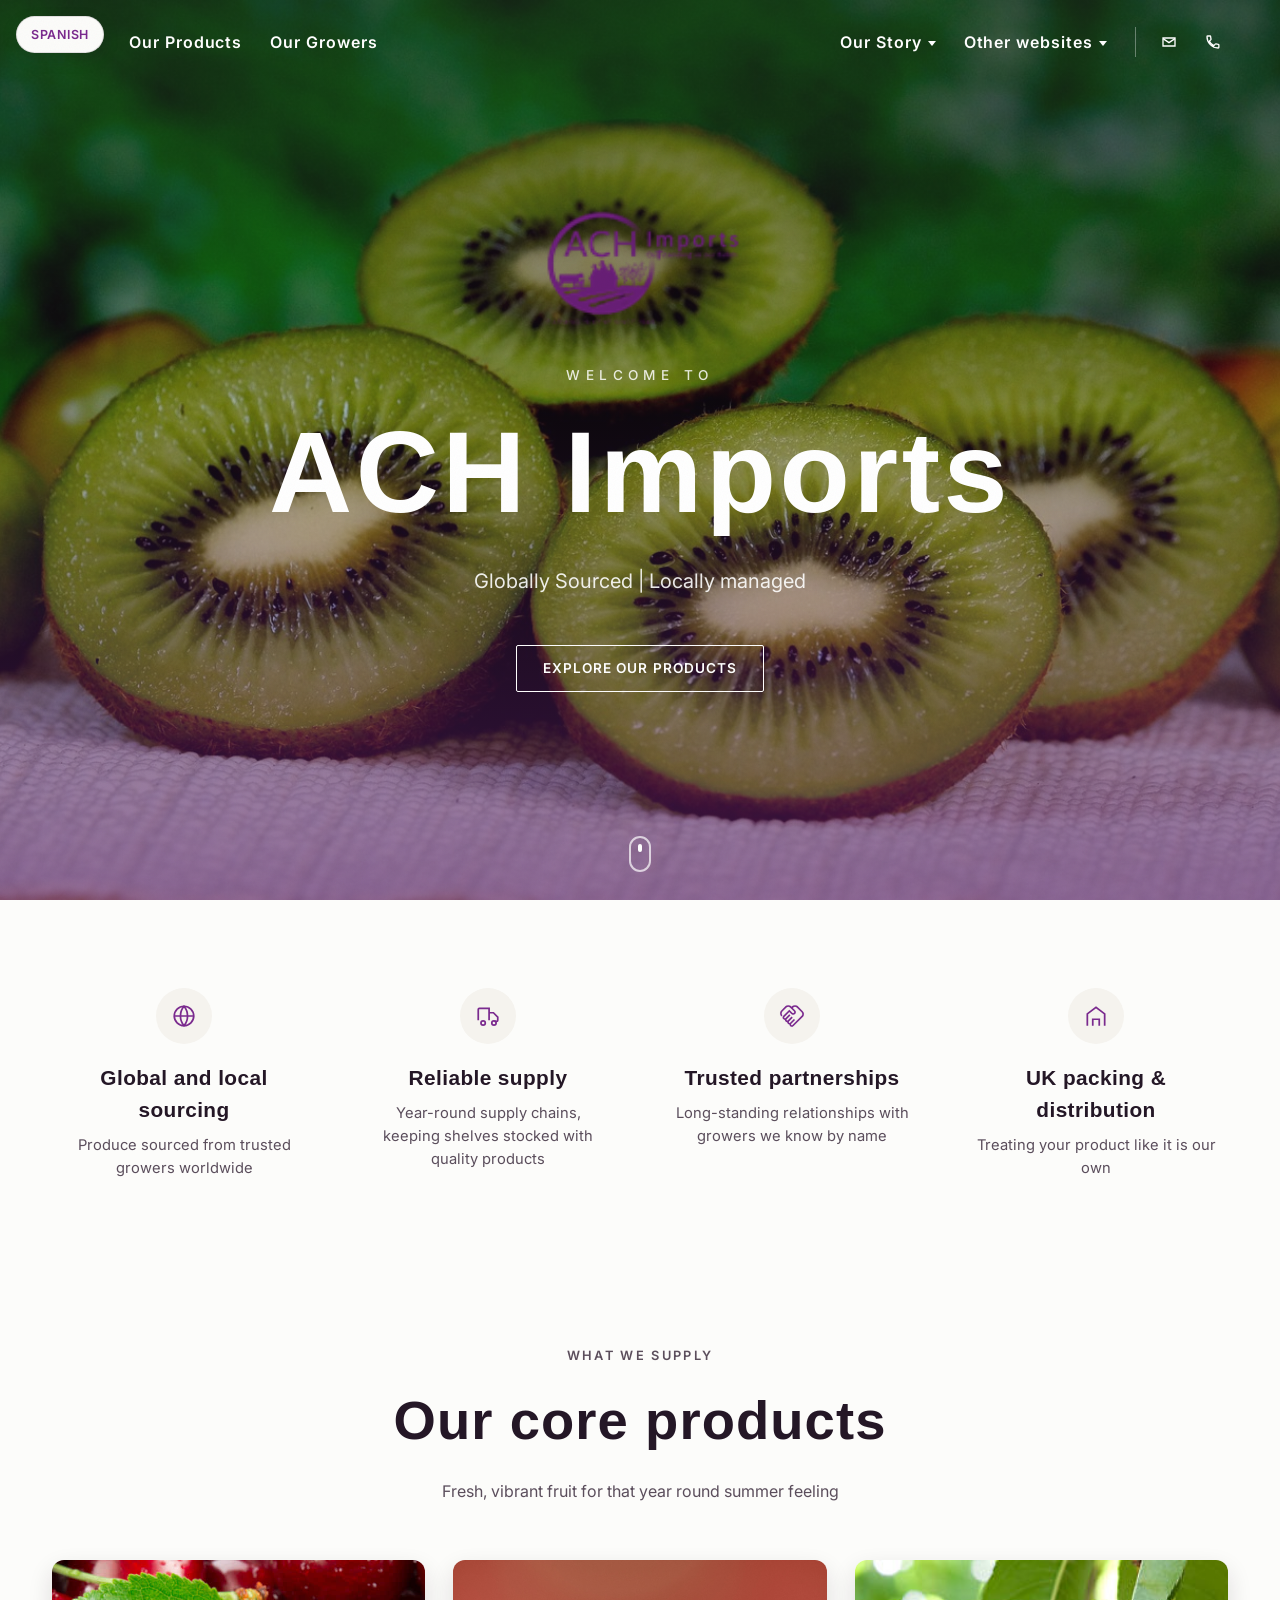
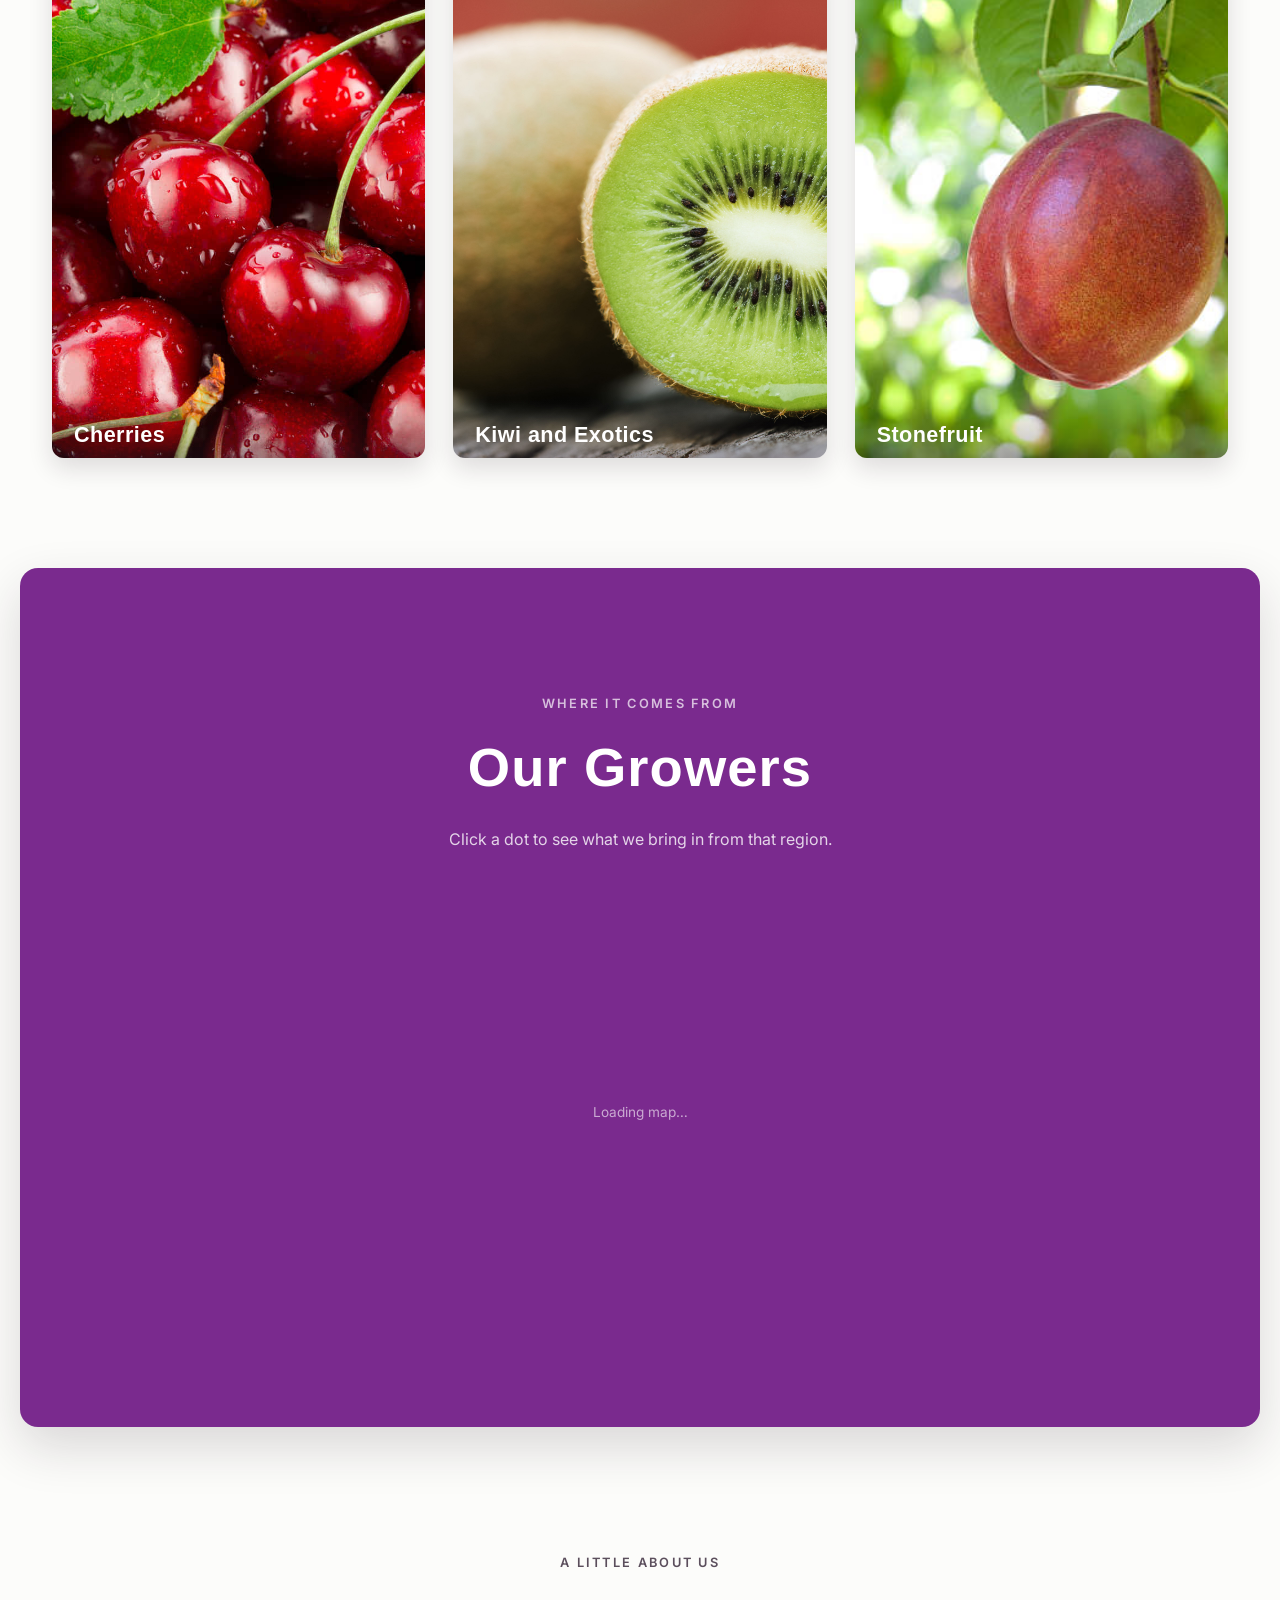
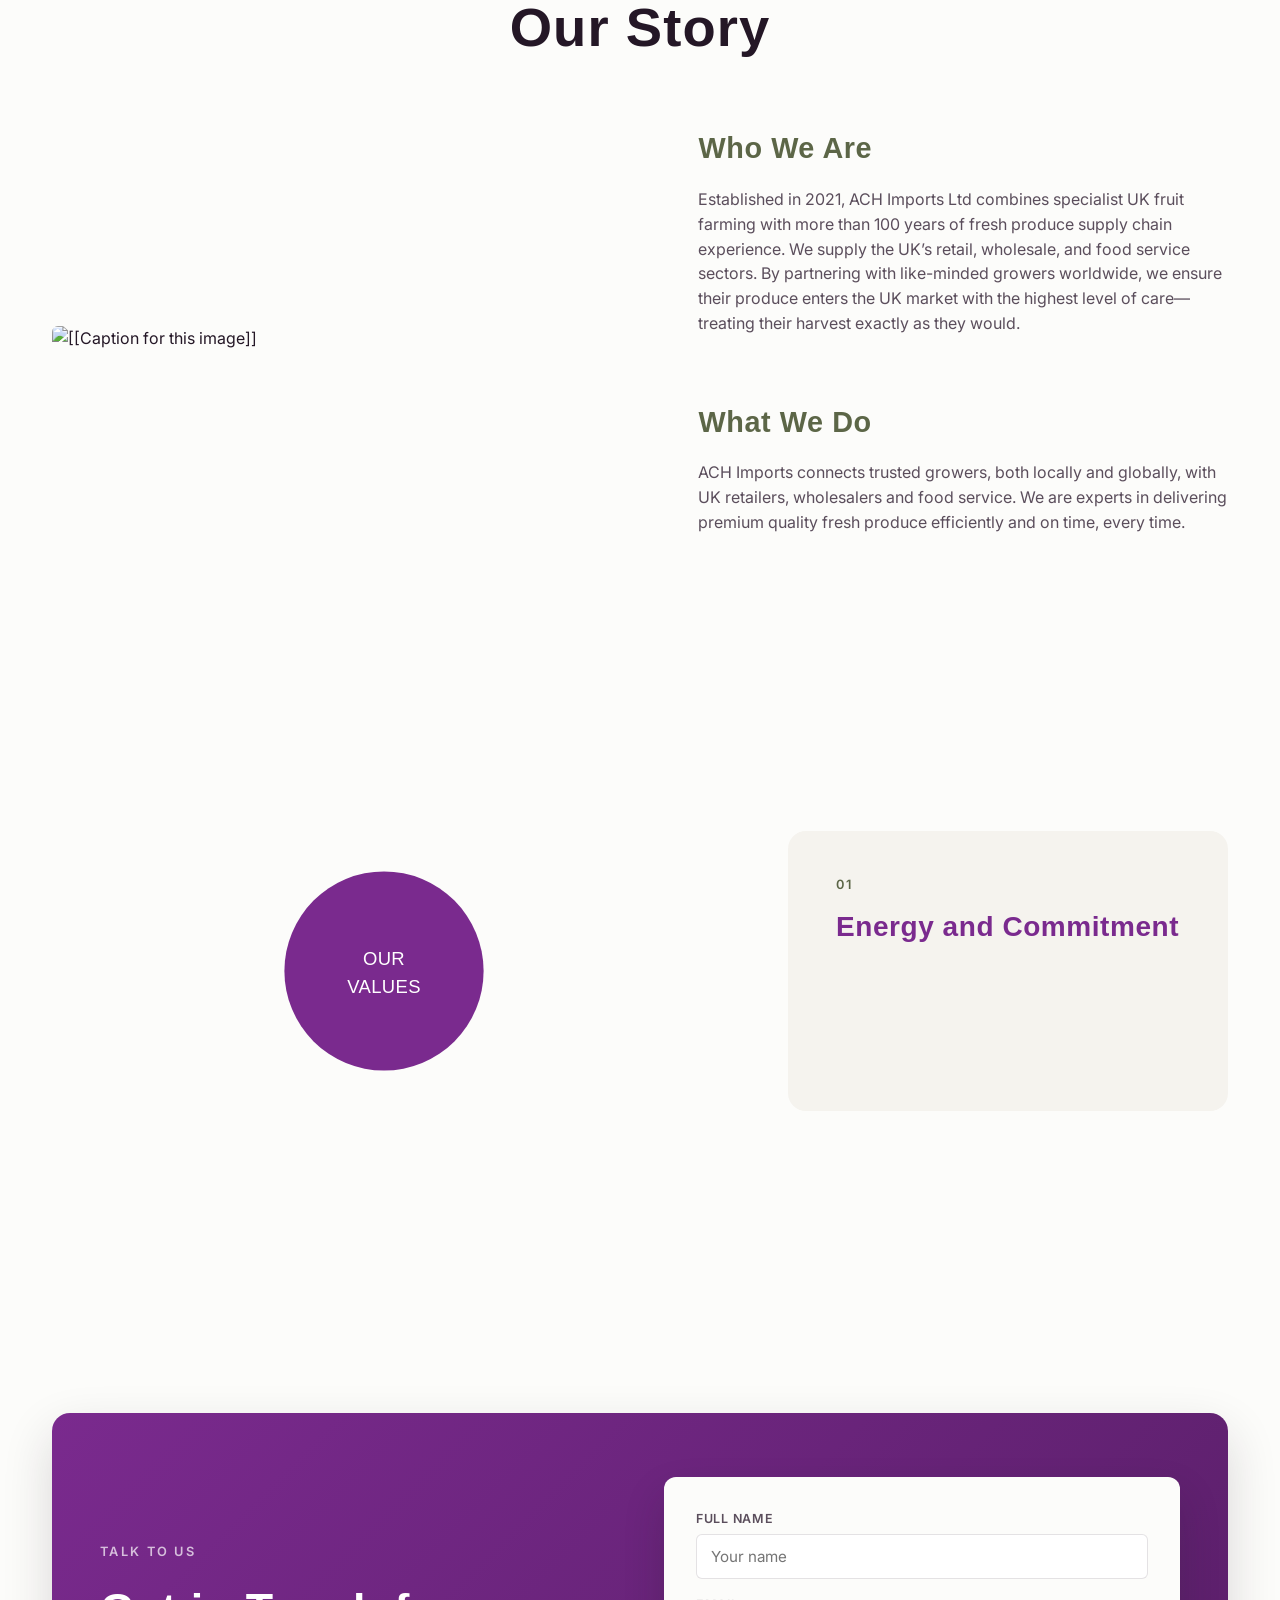
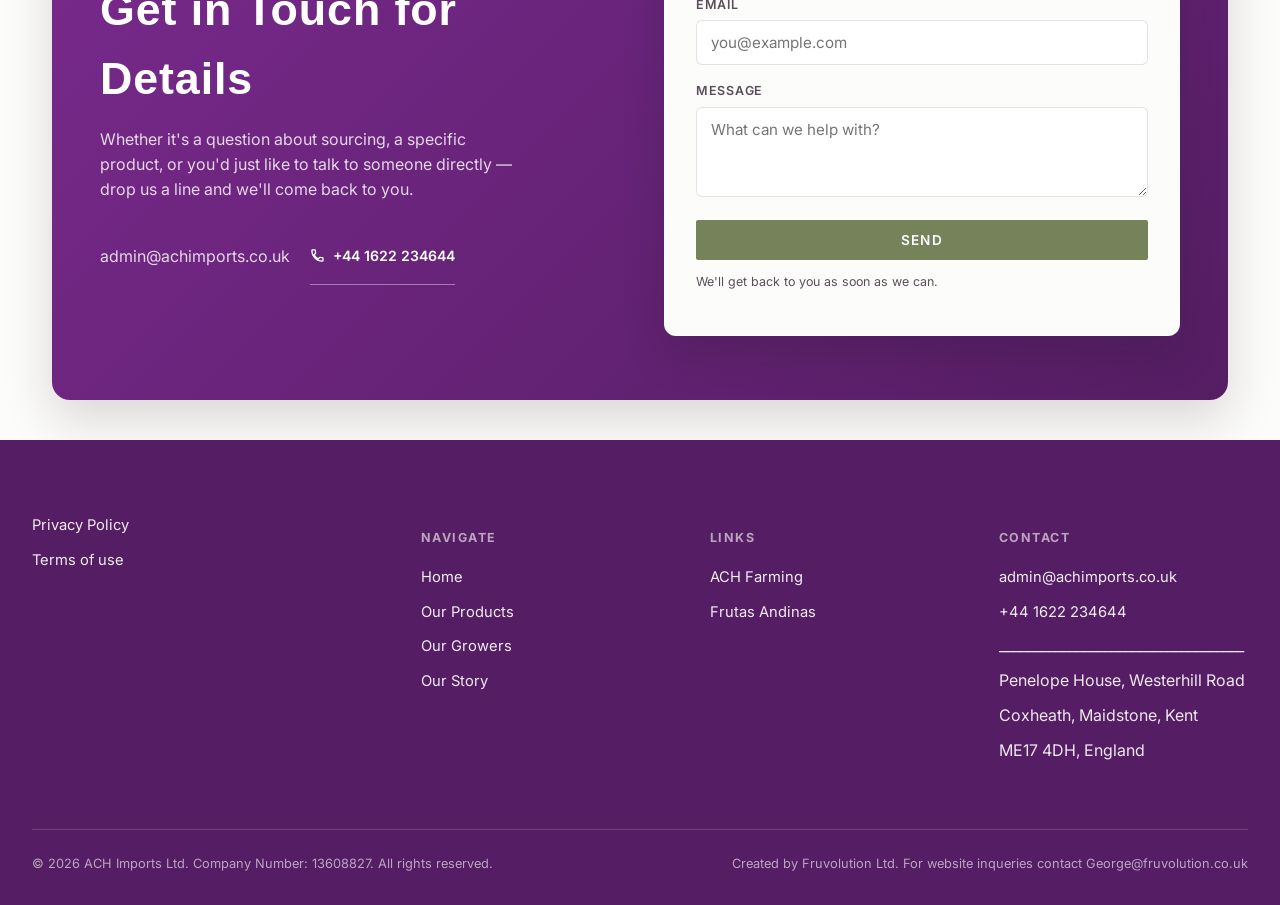
==== commit e7aae6d6: "Adding finishing touches minus photos" ====
--- a/index.html
+++ b/index.html
@@ -202,7 +202,7 @@
     <h2>Our Story</h2>
   </div>
 
-  <div class="story-split">
+    <div class="story-split">
     <img src="https://placehold.co/700x500/F5F3EE/75825A?text=Image" alt="[[Caption for this image]]">
     <div>
       <div class="story-block" id="who-we-are">
@@ -216,66 +216,25 @@
           in delivering premium quality fresh produce efficiently and on time, every time.
         </p>
       </div>
-      <div class="values-wheel-wrap">
-  
-</div>
-
-    </div>
-    <div class="values-wheel" id="valuesWheel">
-    <span class="wheel-spoke" style="--i:0"></span>
-    <span class="wheel-spoke" style="--i:1"></span>
-    <span class="wheel-spoke" style="--i:2"></span>
-    <span class="wheel-spoke" style="--i:3"></span>
-    <span class="wheel-spoke" style="--i:4"></span>
-
-    <div class="wheel-hub">Our<br>Values</div>
-
-    <button class="wheel-node is-active" style="--i:0; --accent: var(--fruit-cherry);" data-num="01" data-title="Product care" data-desc="We treat your product as if it were our own, protecting quality at every stage.">
-  <svg viewBox="0 0 24 24">
-    <path d="M9 13c1-4 3-7 6-9M14 12c.6-3 2-5 4-6" stroke="#fff" stroke-width="1.6" fill="none" stroke-linecap="round"/>
-    <circle cx="8" cy="17" r="4" fill="#fff"/>
-    <circle cx="15" cy="15" r="3.2" fill="#fff"/>
-  </svg>
-</button>
-<button class="wheel-node" style="--i:1; --accent: var(--fruit-kiwi);" data-num="02" data-title="Transparency" data-desc="We operate with honesty and clarity from orchard to arrival.">
-  <svg viewBox="0 0 24 24">
-    <circle cx="12" cy="12" r="9" fill="none" stroke="#fff" stroke-width="1.4"/>
-    <circle cx="12" cy="12" r="2" fill="#fff"/>
-    <g fill="var(--accent)">
-      <circle cx="12" cy="6" r="1"/><circle cx="16.2" cy="8.2" r="1"/><circle cx="17.5" cy="12" r="1"/>
-      <circle cx="16.2" cy="15.8" r="1"/><circle cx="12" cy="18" r="1"/><circle cx="7.8" cy="15.8" r="1"/>
-      <circle cx="6.5" cy="12" r="1"/><circle cx="7.8" cy="8.2" r="1"/>
-    </g>
-  </svg>
-</button>
-<button class="wheel-node" style="--i:2; --accent: var(--fruit-peach);" data-num="03" data-title="Partnership" data-desc="We build long term relationships based on trust and respect.">
-  <svg viewBox="0 0 24 24">
-    <path d="M12 6c-1-1.5-3-2-4.5-1S5 8 5 10c0 5 4 9 7 11 3-2 7-6 7-11 0-2-1-4-2.5-5S13 4.5 12 6z" fill="#fff"/>
-    <path d="M12 6.5c.7 1.8.7 3.6 0 5.2" stroke="var(--accent)" stroke-width="1.3" fill="none" stroke-linecap="round"/>
-  </svg>
-</button>
-<button class="wheel-node" style="--i:3; --accent: var(--fruit-apricot);" data-num="04" data-title="Responsibility" data-desc="We honour the work behind every harvest and source ethically.">
-  <svg viewBox="0 0 24 24">
-    <path d="M12 7c-1-1.3-2.8-1.7-4.2-.8S5.5 8.7 5.5 10.5c0 4.6 3.6 8.3 6.5 10 2.9-1.7 6.5-5.4 6.5-10 0-1.8-1-3.7-2.3-4.3S13 5.7 12 7z" fill="#fff"/>
-    <path d="M9.3 9c1.8-.7 3.6-.7 5.4 0" stroke="var(--accent)" stroke-width="1.2" fill="none" stroke-linecap="round"/>
-  </svg>
-</button>
-<button class="wheel-node" style="--i:4; --accent: var(--fruit-nectarine);" data-num="05" data-title="Consistency" data-desc="We deliver reliable service, dependable communication and upmost quality.">
-  <svg viewBox="0 0 24 24">
-    <path d="M12 6c-1-1.5-3-2-4.5-1S5 8 5 10c0 5 4 9 7 11 3-2 7-6 7-11 0-2-1-4-2.5-5S13 4.5 12 6z" fill="#fff"/>
-    <path d="M8.8 8.6c.9-.7 1.9-.7 2.6.1" stroke="var(--accent)" stroke-width="1.4" fill="none" stroke-linecap="round"/>
-    <circle cx="9" cy="9.6" r="1" fill="var(--accent)"/>
-  </svg>
-</button>
-  </div>
-
-  <div class="wheel-detail">
-    <p class="eyebrow" id="wheelDetailNum">01</p>
-    <h3 id="wheelDetailTitle">Product care</h3>
-    <p id="wheelDetailText">We treat your product as if it were our own, protecting quality at every stage.</p>
-  </div>
-  </div>
-</section>
+    </div>
+  </div>
+
+    <div class="values-wheel-wrap">
+    <svg class="values-wheel-svg" id="valuesWheel" viewBox="0 0 720 720" role="group" aria-label="Our values">
+      <circle class="wheel-hub-circle" cx="360" cy="360" r="108"></circle>
+      <text class="wheel-hub-text" x="360" y="354" text-anchor="middle">Our</text>
+      <text class="wheel-hub-text" x="360" y="384" text-anchor="middle">Values</text>
+    </svg>
+
+    <div class="wheel-detail">
+      <p class="eyebrow" id="wheelDetailNum">01</p>
+      <h3 id="wheelDetailTitle">Energy and Commitment</h3>
+      <ul id="wheelDetailList"></ul>
+    </div>
+  </div>
+</section>
+
+
 
 <!-- =================== GET IN TOUCH =================== -->
 <section class="contact-cta" id="get-in-touch">
--- a/css/global.css
+++ b/css/global.css
@@ -652,98 +652,92 @@
     .map-dot-pulse{ animation: none; }
   }
 
-.values-wheel-wrap {
-  margin-top: 64px;
+.values-wheel-wrap{
+  max-width: var(--max-width);
+  margin: 88px auto 0;
   display: grid;
-  grid-template-columns: minmax(320px, 460px) 380px; /* left: wheel, right: fixed detail */
-  gap: 56px;
+  grid-template-columns: minmax(480px, 720px) 440px;
+  gap: 72px;
   align-items: center;
-  justify-content: center; /* center the grid content */
-}
-
-.values-wheel-svg {
+  justify-content: center;
+}
+
+.values-wheel-svg{
   width: 100%;
-  max-width: 460px;
+  max-width: 720px;
   height: auto;
   display: block;
   margin: 0 auto;
-}
-
-/* Hub */
-.wheel-hub-circle {
-  fill: var(--color-purple);
-  stroke: rgba(255,255,255,0.55);
-  stroke-dasharray: 6 4;
-  stroke-width: 2;
-}
-
-.wheel-hub-text {
+  overflow: visible;
+}
+
+.wheel-wedge{
+  cursor: pointer;
+  opacity: 0.62;
+  transition: opacity .2s ease;
+}
+.wheel-wedge:hover,
+.wheel-wedge:focus-visible,
+.wheel-wedge.is-active{
+  opacity: 1;
+  outline: none;
+}
+
+.wheel-hub-circle{ fill: var(--color-purple); }
+.wheel-hub-text{
   fill: #fff;
   font-family: var(--font-display);
   text-transform: uppercase;
-  font-size: 18px;
+  font-size: 20px;
+  letter-spacing: 0.02em;
+}
+
+.wheel-label{
+  fill: #fff;
+  font-family: var(--font-body);
+  font-weight: 800;
+  font-size: 22px;
+  text-transform: uppercase;
   letter-spacing: 0.04em;
-}
-
-/* Arc base styles (we draw arcs as stroked circles) */
-.wheel-arcs circle {
-  fill: none;
-  stroke-linecap: butt;
-  opacity: 0.55;
-  transition: opacity .22s ease, transform .22s ease;
-  cursor: pointer;
-  vector-effect: non-scaling-stroke;
-}
-
-/* active / hover */
-.wheel-arcs circle:hover,
-.wheel-arcs circle:focus,
-.wheel-arcs circle.is-active {
-  opacity: 1;
-  transform-origin: 210px 210px;
-  transform: scale(1.02);
-  stroke-linecap: round;
-}
-
-/* labels placed around outside */
-.wheel-labels text {
-  font-family: var(--font-display);
-  font-size: 12px;
-  text-transform: uppercase;
-  fill: var(--color-ink-soft);
   pointer-events: none;
-  letter-spacing: 0.03em;
-}
-
-/* detail box fixed width */
-.wheel-detail {
+}
+
+.wheel-detail{
   background: var(--color-cream-card);
   border-radius: var(--radius-soft);
-  padding: 36px 40px;
-  width: 360px; /* fixed width to match original spoke layout feel */
-  box-shadow: var(--shadow-soft);
-  min-height: 180px;
-}
-
-.wheel-detail .eyebrow { color: var(--color-olive-dark); margin: 0; }
-.wheel-detail h3 { font-size: 1.7rem; margin: 8px 0 12px; color: var(--color-purple); }
-.wheel-detail p { color: var(--color-ink-soft); margin: 0; }
-
-/* ensure wheel column is centered visually */
-.values-wheel-wrap > .values-wheel-svg,
-.values-wheel-wrap > svg {
-  justify-self: center;
-}
-
-/* responsive */
-@media (max-width: 900px) {
-  .values-wheel-wrap {
-    grid-template-columns: 1fr;
-    justify-items: center;
-  }
-  .wheel-detail { width: 100%; max-width: 420px; }
-}
-
+  padding: 44px 48px;
+  min-height: 280px;
+}
+.wheel-detail .eyebrow{ color: var(--color-olive-dark); margin: 0; }
+.wheel-detail h3{ font-size: 1.75rem; margin: 10px 0 16px; color: var(--color-purple); }
+.wheel-detail ul{
+  margin: 0;
+  padding: 0;
+  list-style: none;
+  display: flex;
+  flex-direction: column;
+  gap: 8px;
+}
+.wheel-detail li{
+  color: var(--color-ink-soft);
+  font-size: 0.92rem;
+  line-height: 1.5;
+  padding-left: 16px;
+  position: relative;
+}
+.wheel-detail li::before{
+  content: "";
+  position: absolute;
+  left: 0; top: 0.55em;
+  width: 6px; height: 6px;
+  border-radius: 50%;
+  background: var(--color-olive);
+}
+
+@media (max-width: 1000px){
+  .values-wheel-wrap{ grid-template-columns: 1fr; justify-items: center; }
+  .wheel-detail{ width: 100%; max-width: 500px; }
+}
 
   .story-split{
     display:grid;
@@ -910,173 +904,7 @@
     color: rgba(255,255,255,0.6);
   }
 
-  .values-wheel-wrap{
-  margin-top: 64px;
-  display: grid;
-  grid-template-columns: minmax(260px, 340px) 1fr;
-  gap: 56px;
-  align-items: center;
-}
-
-
-.wheel-hub::after{
-  content:"";
-  position: absolute;
-  inset: 16%;
-  border-radius: 50%;
-  border: 2px dashed rgba(255,255,255,0.55);
-}
-
-.values-wheel-wrap{
-  margin-top: 64px;
-  display: grid;
-  grid-template-columns: minmax(300px, 400px) 1fr;
-  gap: 56px;
-  align-items: center;
-}
-.values-wheel{
-  --wheel-radius: 165px;
-  position: relative;
-  width: 380px;
-  height: 380px;
-  margin: 0 auto;
-}
-
-.wheel-hub{
-  position: absolute;
-  inset: 30%;
-  border-radius: 50%;
-  background: var(--color-purple);
-  color: #fff;
-  display: flex;
-  align-items: center;
-  justify-content: center;
-  text-align: center;
-  font-family: var(--font-display);
-  text-transform: uppercase;
-  font-size: 0.9rem;
-  letter-spacing: 0.04em;
-  line-height: 1.2;
-  box-shadow: var(--shadow-soft);
-}
-.wheel-spoke{
-  position: absolute;
-  top: 50%; left: 50%;
-  height: 0;
-  width: 58px;
-  border-top: 2px solid var(--color-line);
-  transform-origin: 0 0;
-  transform: rotate(calc(var(--i) * 72deg)) translateX(82px);
-}
-.wheel-node{
-  position: absolute;
-  top: 50%; left: 50%;
-  width: 68px; height: 68px;
-  margin: -34px 0 0 -34px;
-  border-radius: 50%;
-  background: var(--accent);
-  opacity: 0.55;
-  border: 3px solid var(--color-bg);
-  display: flex;
-  align-items: center;
-  justify-content: center;
-  cursor: pointer;
-  transform: rotate(calc(var(--i) * 72deg)) translate(var(--wheel-radius)) rotate(calc(var(--i) * -72deg));
-  transition: opacity .25s ease, transform .25s ease, box-shadow .25s ease;
-}
-.wheel-node svg{ width: 28px; height: 28px; }
-.wheel-node:hover,
-.wheel-node:focus-visible{ opacity: 0.8; }
-.wheel-node.is-active{
-  opacity: 1;
-  box-shadow: 0 12px 26px rgba(36,23,38,0.28);
-  transform: rotate(calc(var(--i) * 72deg)) translate(var(--wheel-radius)) rotate(calc(var(--i) * -72deg)) scale(1.1);
-}
-
-
-
-.wheel-node svg{ width: 20px; height: 20px; stroke: currentColor; fill: none; stroke-width: 1.6; }
-.wheel-node:hover,
-.wheel-node:focus-visible{ border-color: var(--color-olive); }
-.wheel-node.is-active{
-  background: var(--color-olive);
-  border-color: var(--color-olive);
-  color: #fff;
-  box-shadow: 0 10px 22px rgba(36,23,38,0.22);
-}
-.wheel-detail{
-  background: var(--color-cream-card);
-  border-radius: var(--radius-soft);
-  padding: 36px 40px;
-  min-height: 180px;
-}
-.wheel-detail .eyebrow{ color: var(--color-olive-dark); }
-.wheel-detail h3{ font-size: 1.7rem; color: var(--color-purple); margin: 8px 0 12px; }
-.wheel-detail p{ color: var(--color-ink-soft); }
-
-.values-wheel-wrap{
-  margin-top: 64px;
-  display: grid;
-  grid-template-columns: minmax(320px, 460px) 1fr;
-  gap: 56px;
-  align-items: center;
-}
-.values-wheel-svg{
-  width: 100%;
-  max-width: 460px;
-  height: auto;
-  display: block;
-  margin: 0 auto;
-  overflow: visible;
-}
-.wheel-wedge{
-  cursor: pointer;
-  opacity: 0.55;
-  stroke: var(--color-bg);
-  stroke-width: 3;
-  transition: opacity .25s ease;
-}
-.wheel-wedge:hover,
-.wheel-wedge:focus-visible,
-.wheel-wedge.is-active{
-  opacity: 1;
-}
-.wheel-hub-circle{ fill: var(--color-purple); }
-.wheel-hub-text{
-  fill: #fff;
-  font-family: var(--font-display);
-  text-transform: uppercase;
-  font-size: 22px;
-  letter-spacing: 0.02em;
-}
-.wheel-label{
-  fill: #fff;
-  font-family: var(--font-display);
-  text-transform: uppercase;
-  letter-spacing: 0.03em;
-  pointer-events: none;
-}
-.wheel-detail{
-  background: var(--color-cream-card);
-  border-radius: var(--radius-soft);
-  padding: 36px 40px;
-  min-height: 180px;
-}
-.wheel-detail .eyebrow{ color: var(--color-olive-dark); }
-.wheel-detail h3{ font-size: 1.7rem; margin: 8px 0 12px; }
-.wheel-detail p{ color: var(--color-ink-soft); }
-
-@media (max-width: 900px){
-  .values-wheel-wrap{ grid-template-columns: 1fr; justify-items: center; }
-}
-
-@media (max-width: 900px){
-  .values-wheel-wrap{ grid-template-columns: 1fr; justify-items: center; }
-}
-@media (max-width: 560px){
-  .values-wheel{ --wheel-radius: 125px; width: 300px; height: 300px; }
-  .wheel-node{ width: 56px; height: 56px; margin: -28px 0 0 -28px; }
-}
+  
 
   /* ===========================================================
      7. RESPONSIVE
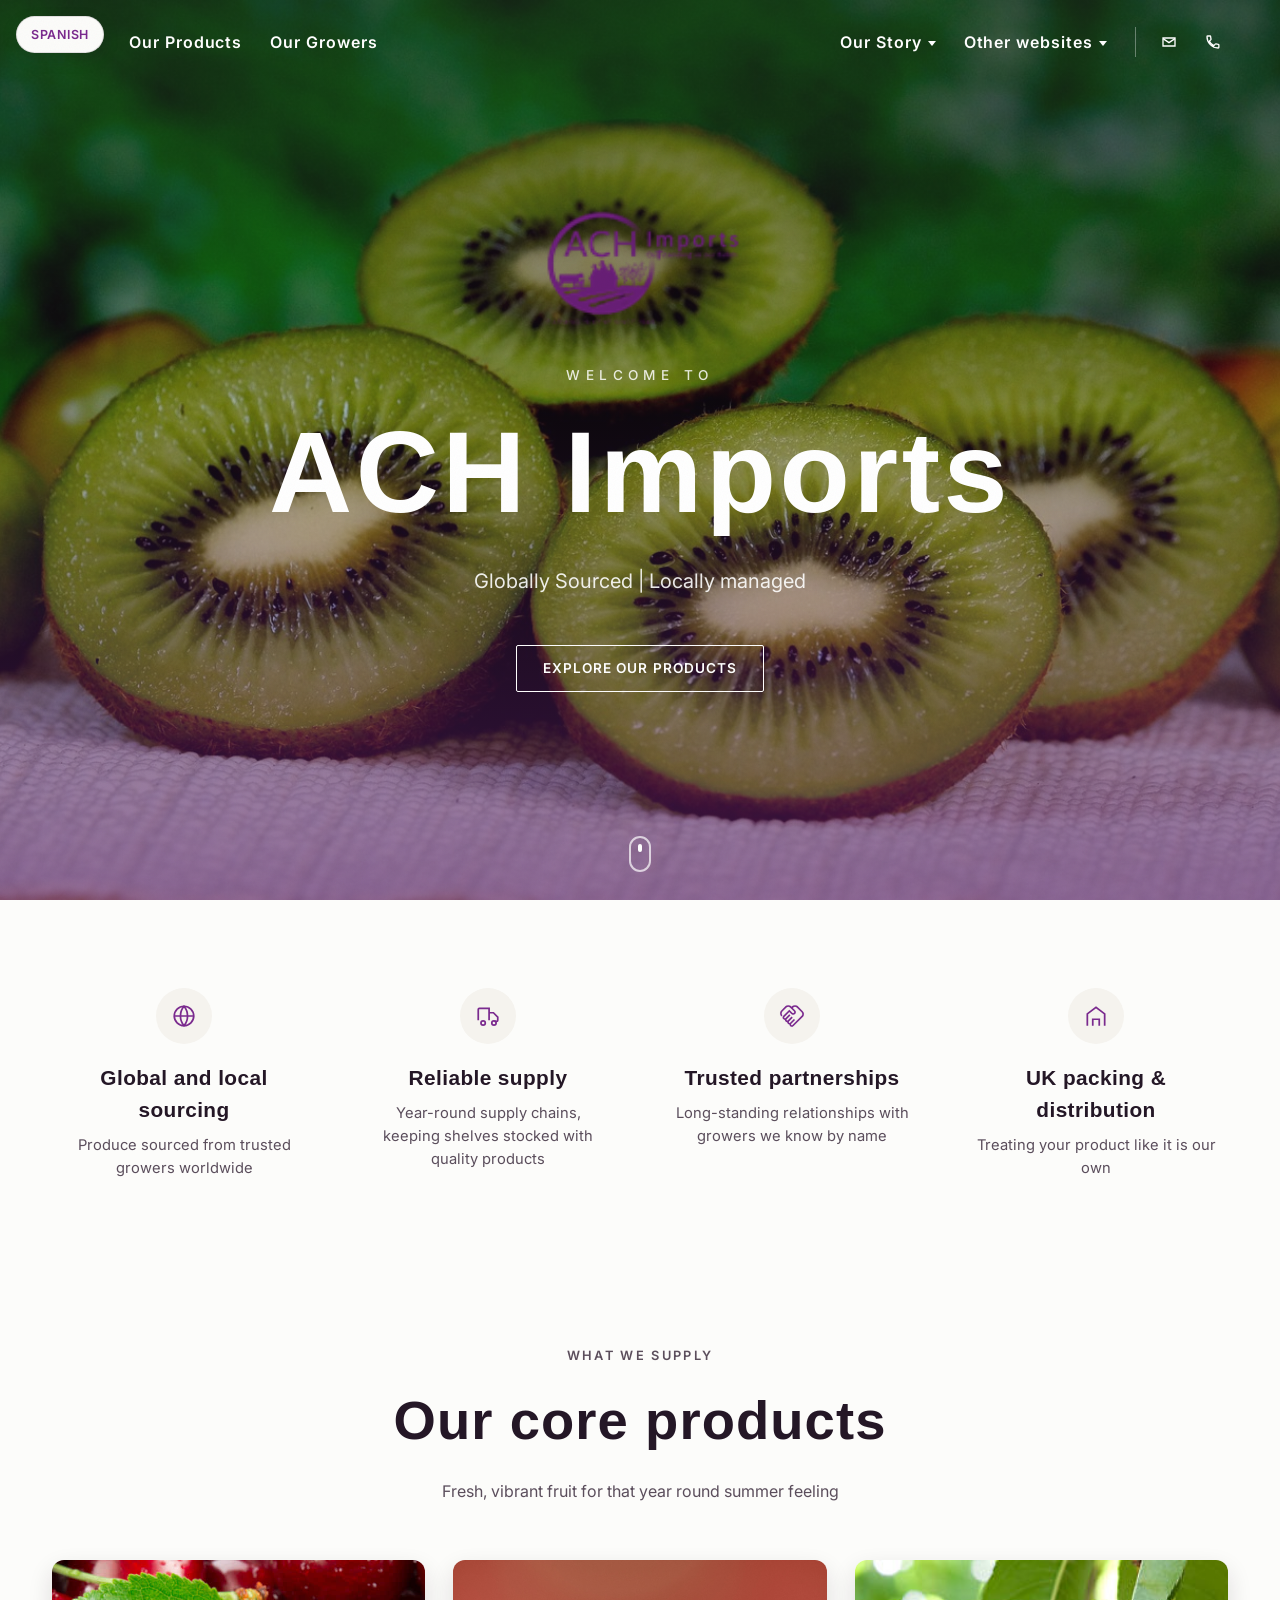
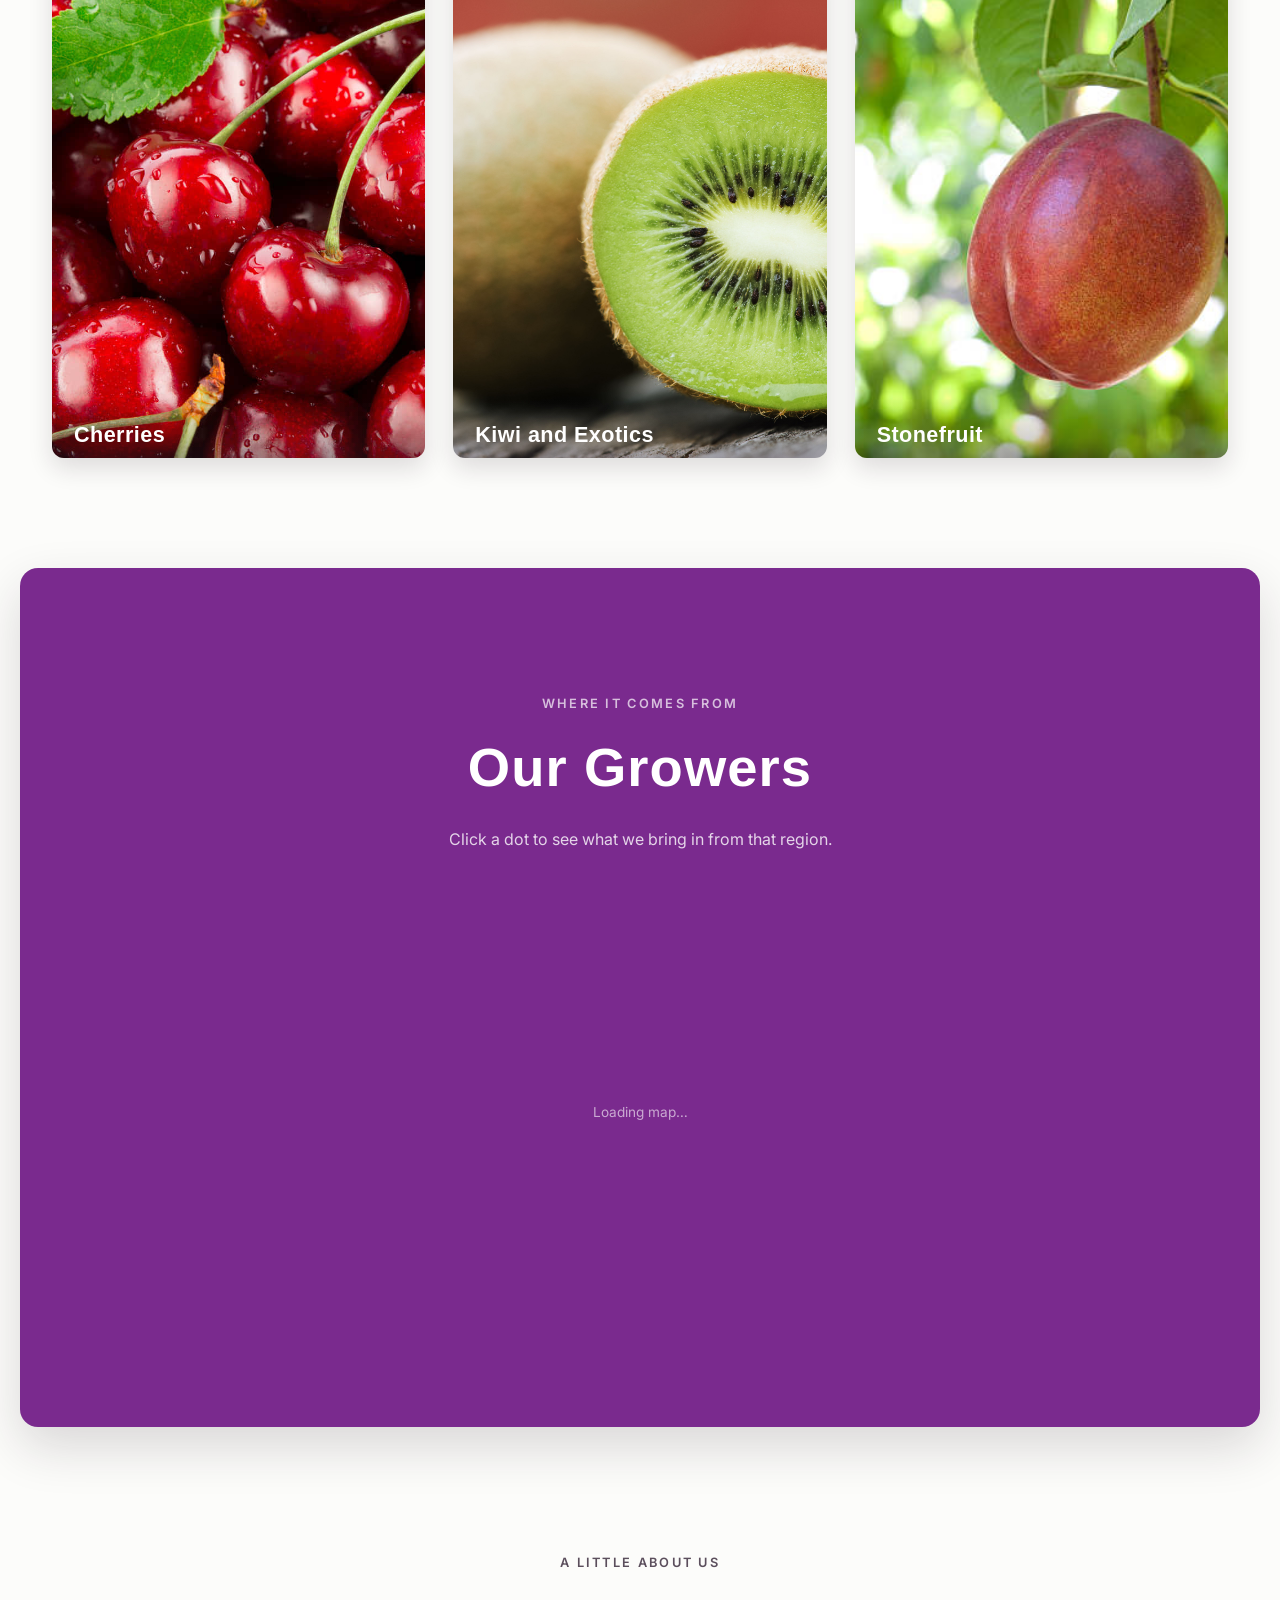
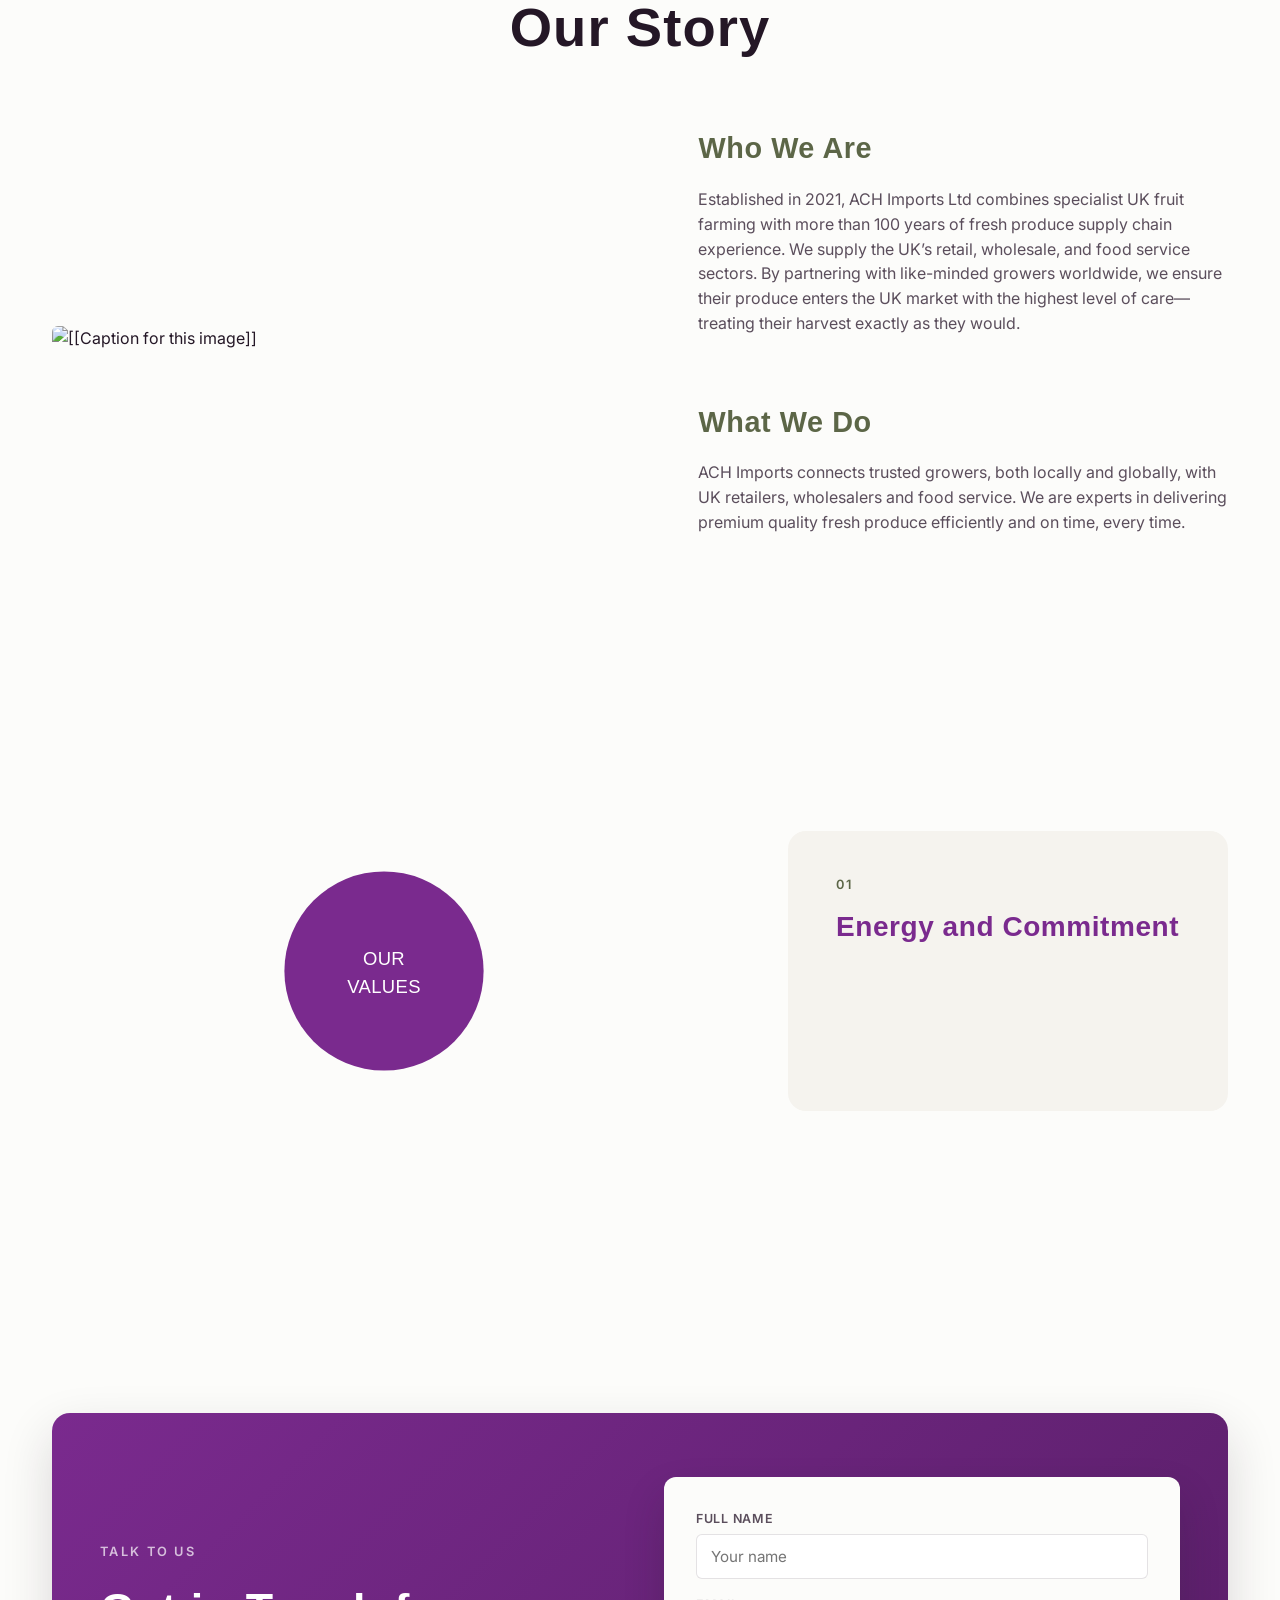
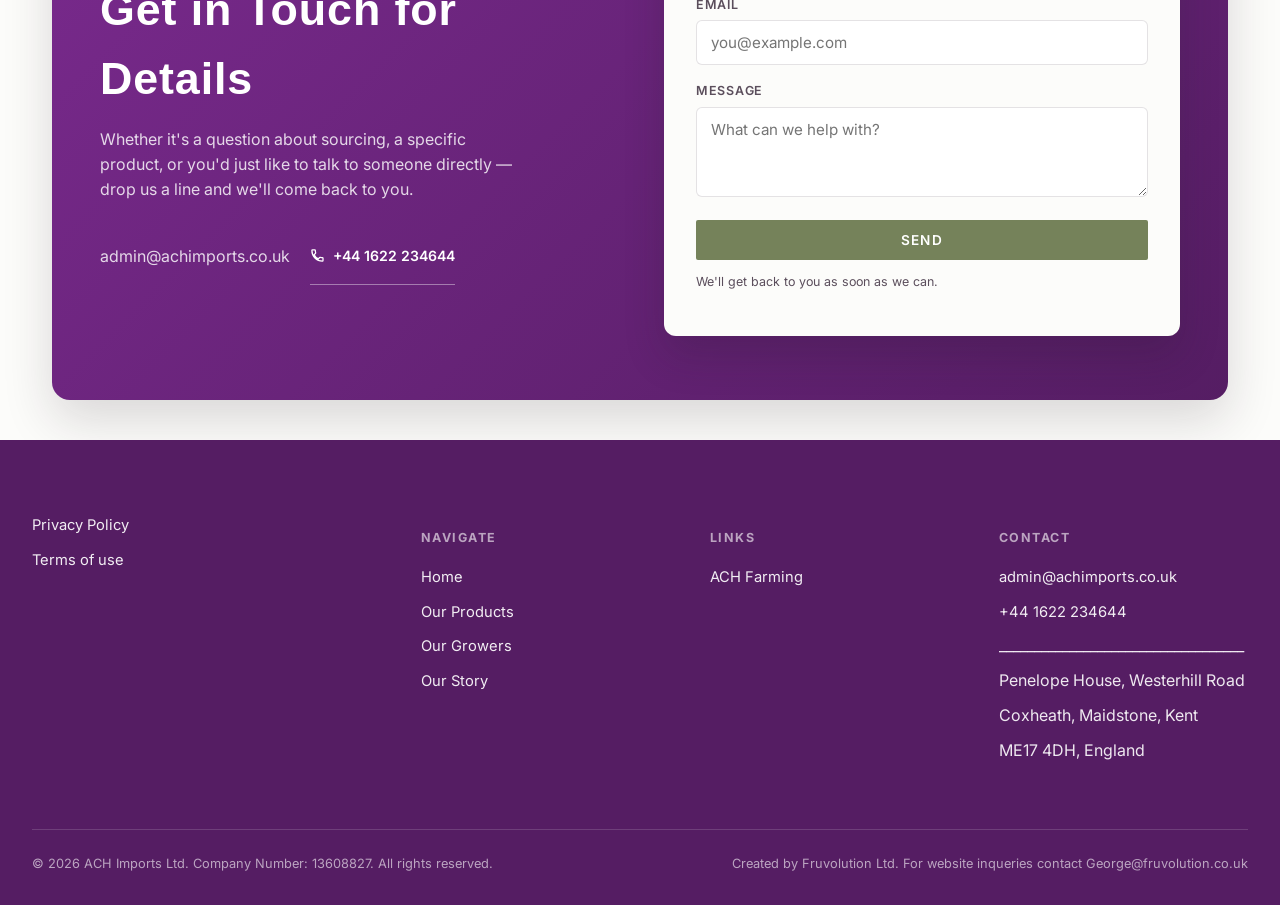
==== commit d38d4b5e: "Temporarily commenting out a dead link as requested" ====
--- a/index.html
+++ b/index.html
@@ -55,7 +55,7 @@
         <a href="">Other websites</a>
         <ul class="dropdown">
           <li><a href="https://www.achfarming.co.uk/" target="_blank" rel="noopener">ACH Farming</a></li>
-          <li><a href="https://unitedfruitgrowers.eu/" target="_blank" rel="noopener">Frutas andinas</a></li>
+         <!-- <li><a href="" target="_blank" rel="noopener">Frutas andinas</a></li> -->
         </ul>
       </li>
     </ul>
@@ -81,7 +81,7 @@
     <div class="hero-track" id="heroTrack">
     <div class="hero-slide"><img src="../Stock_placeholder/kiwi-6718889_1280.jpg" alt=""></div>
     <div class="hero-slide"><img src="../Stock_placeholder/pexels-pixabay-162689.jpg" alt=""></div>
-    <div class="hero-slide"><img src="../Images/CherryQC_picture.jpg" alt=""></div>
+    <div class="hero-slide"><img src="../Images/peaches-" alt=""></div>
     <div class="hero-slide"><img src="Images/bg4.jpg" alt=""></div>
     <div class="hero-slide"><img src="Images/bg5.jpg" alt=""></div>
     </div>
@@ -304,7 +304,7 @@
       <h4>Links</h4>
       <ul>
         <li><a href="https://www.achfarming.co.uk/" target="_blank" rel="noopener">ACH Farming</a></li>
-        <li><a href="https://www.freshproducepartners.com/" target="_blank" rel="noopener">Frutas Andinas</a></li>
+       <!-- <li><a href="" target="_blank" rel="noopener">Frutas Andinas</a></li> -->
       </ul>
     </div>
     <div class="footer-col">
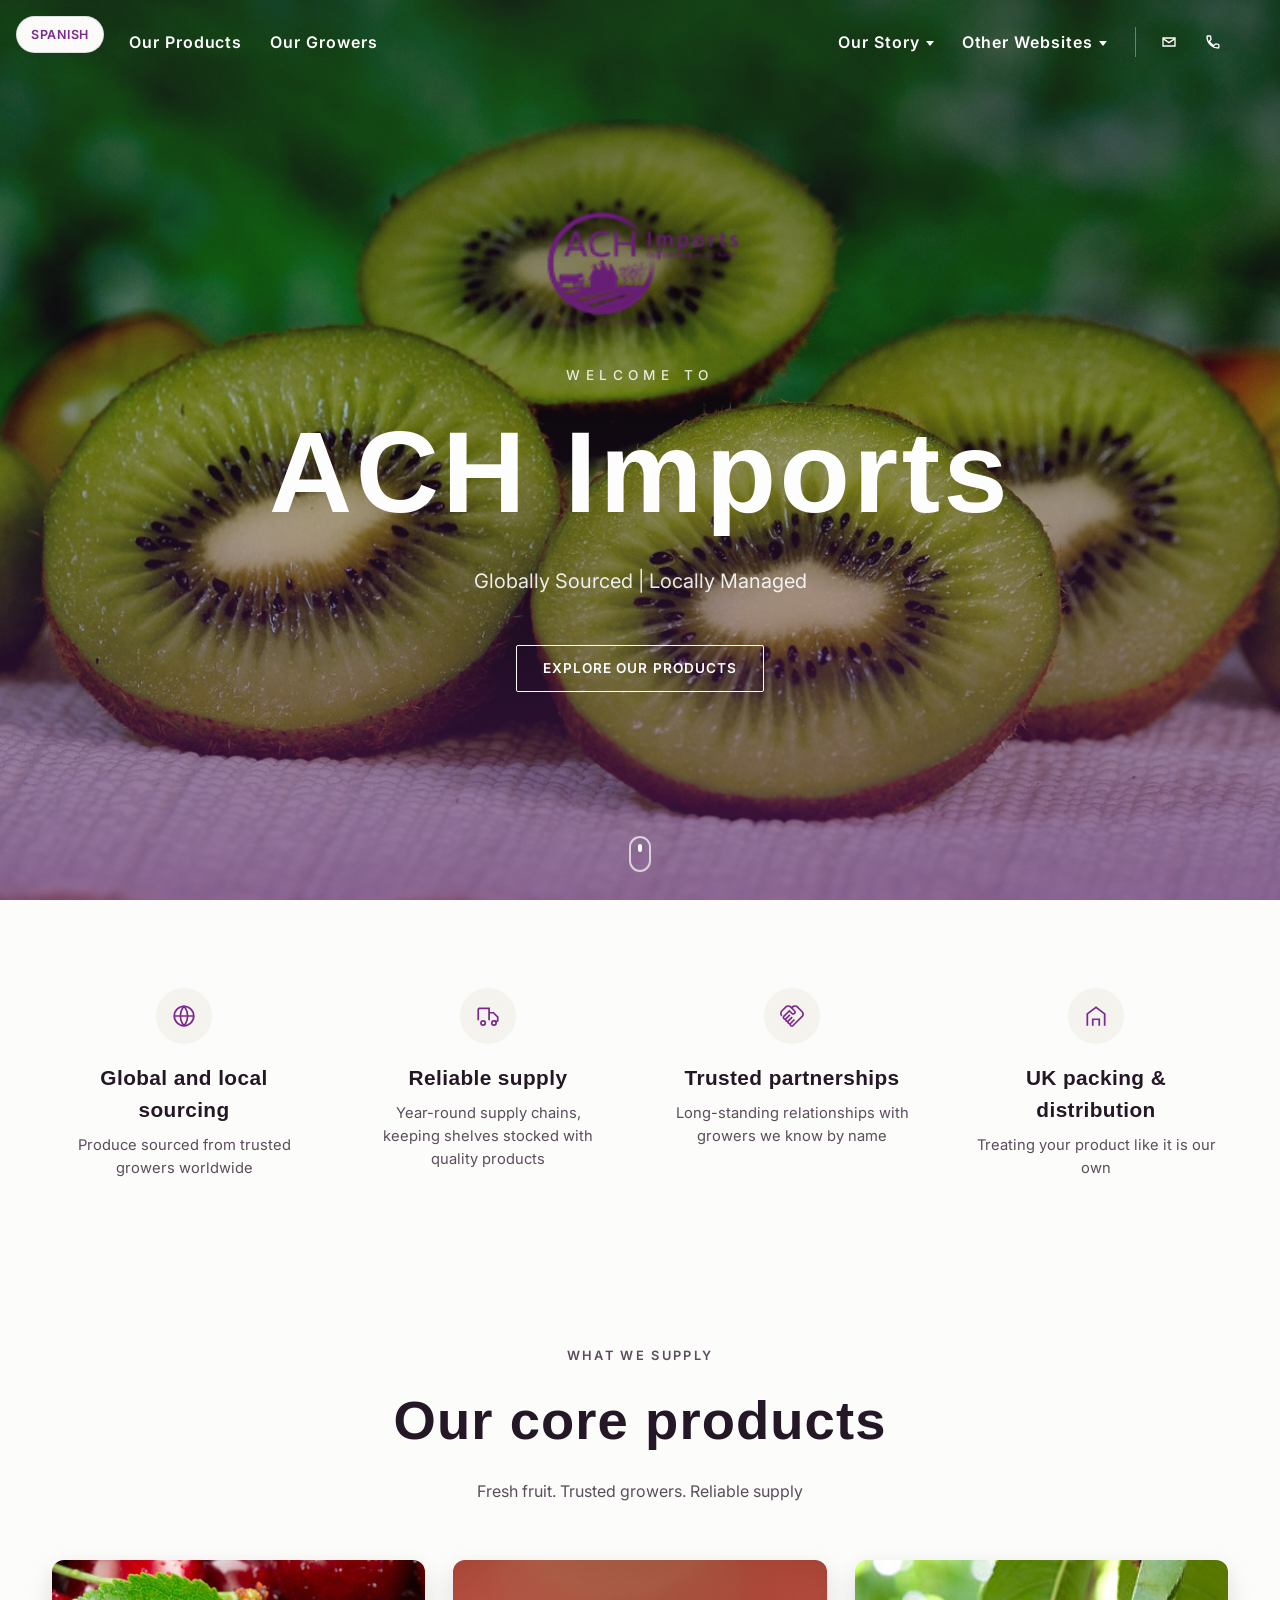
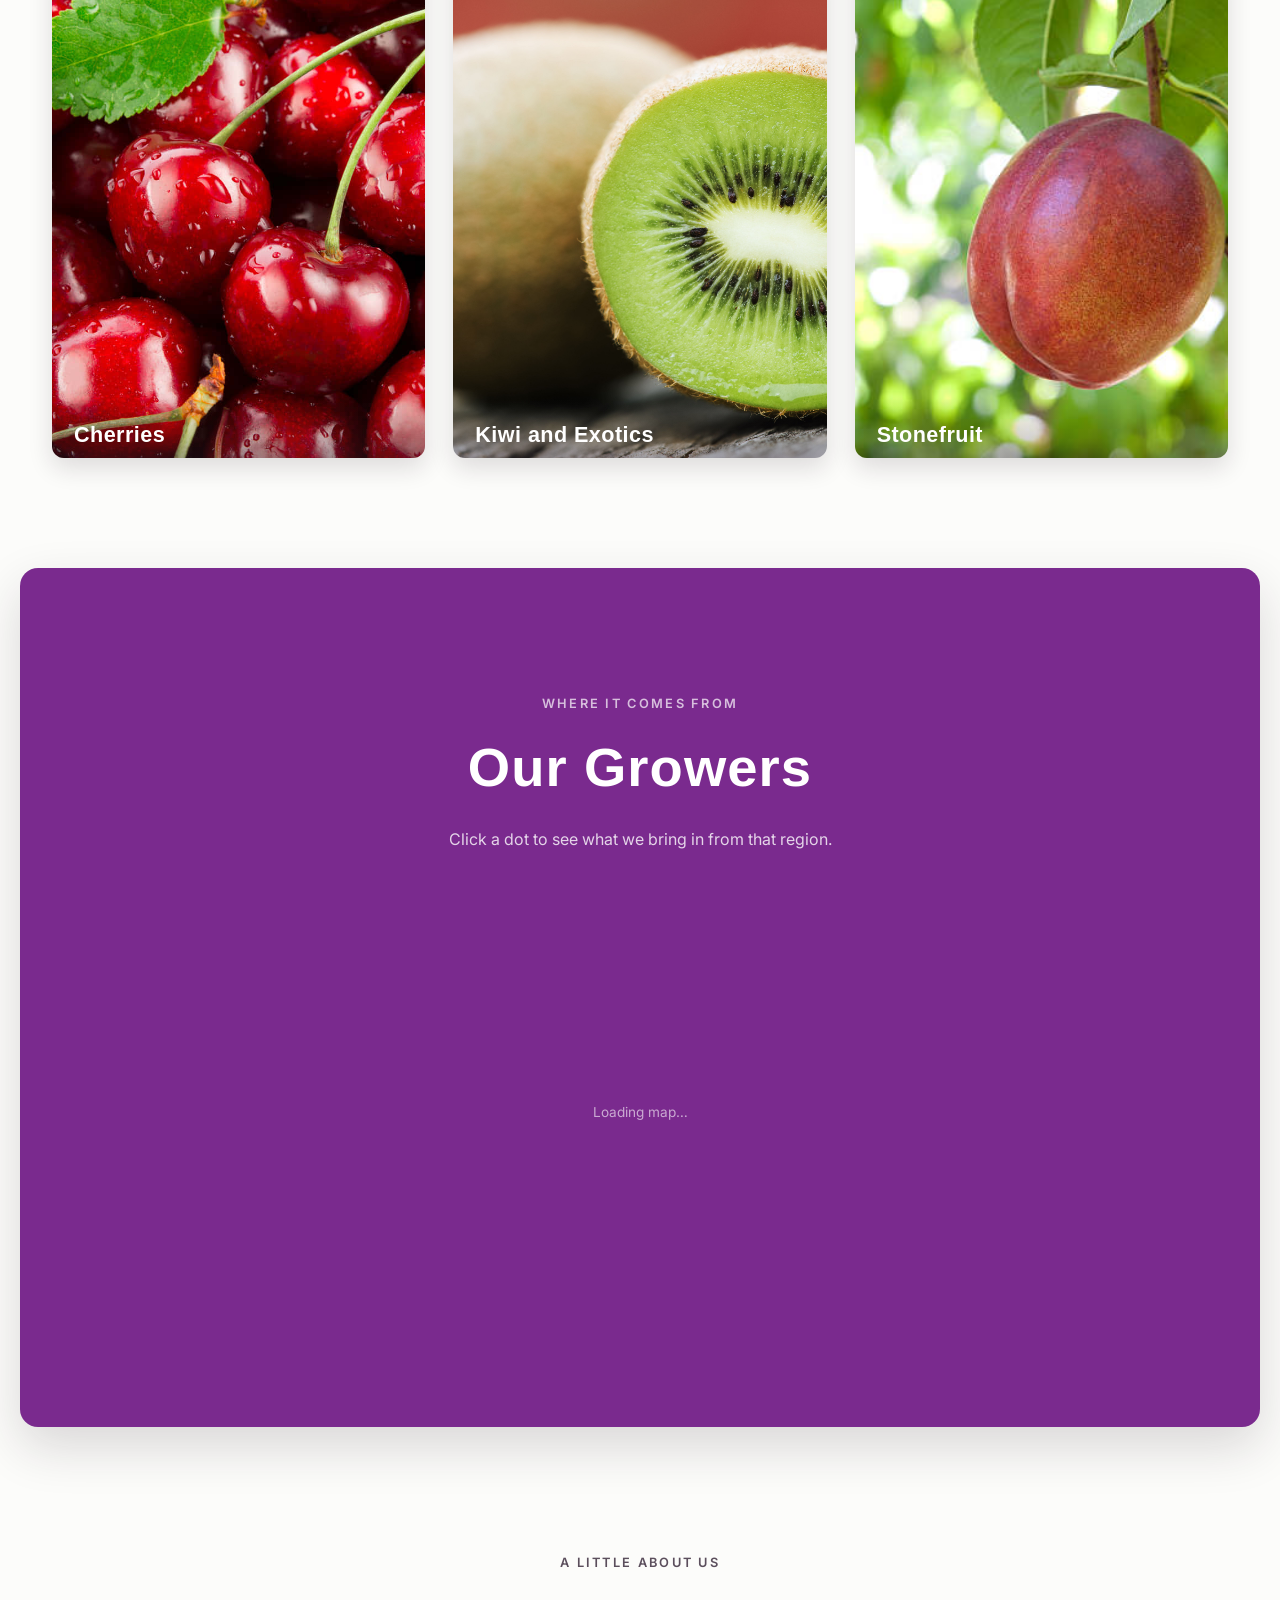
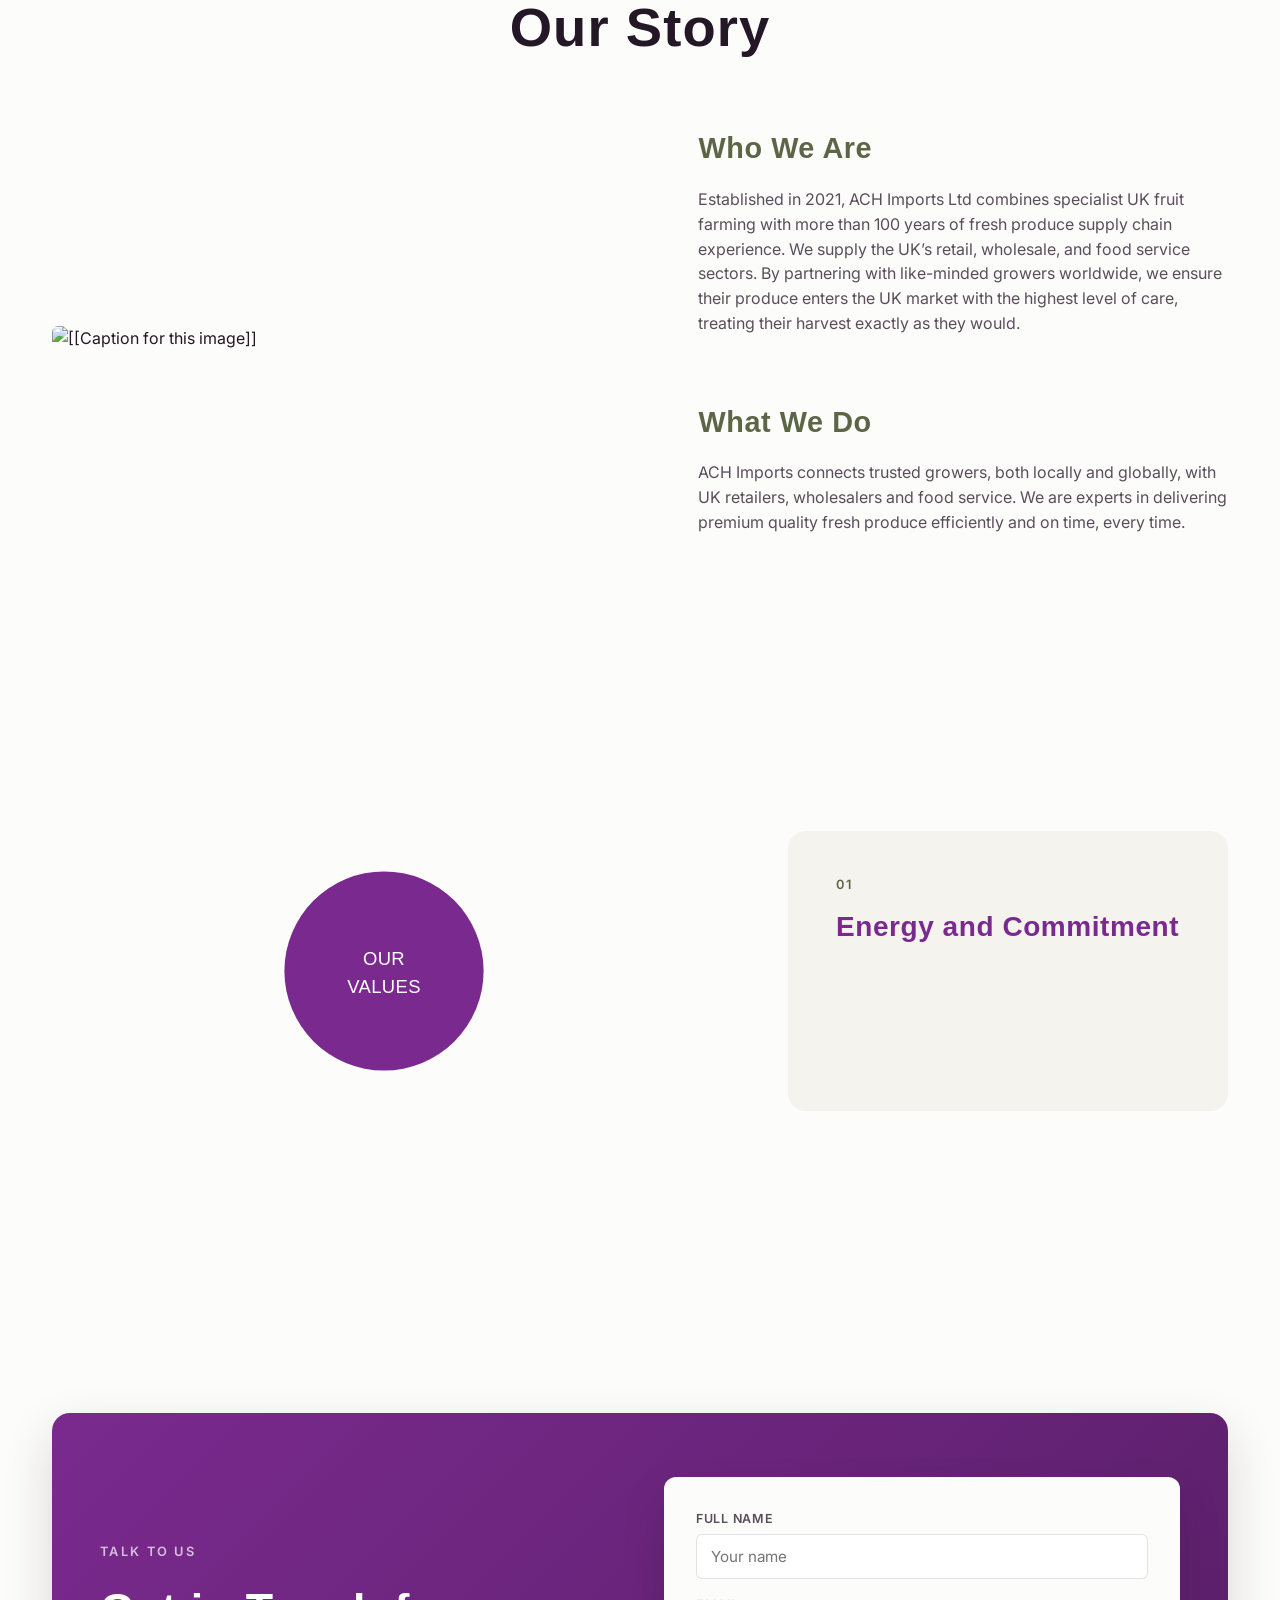
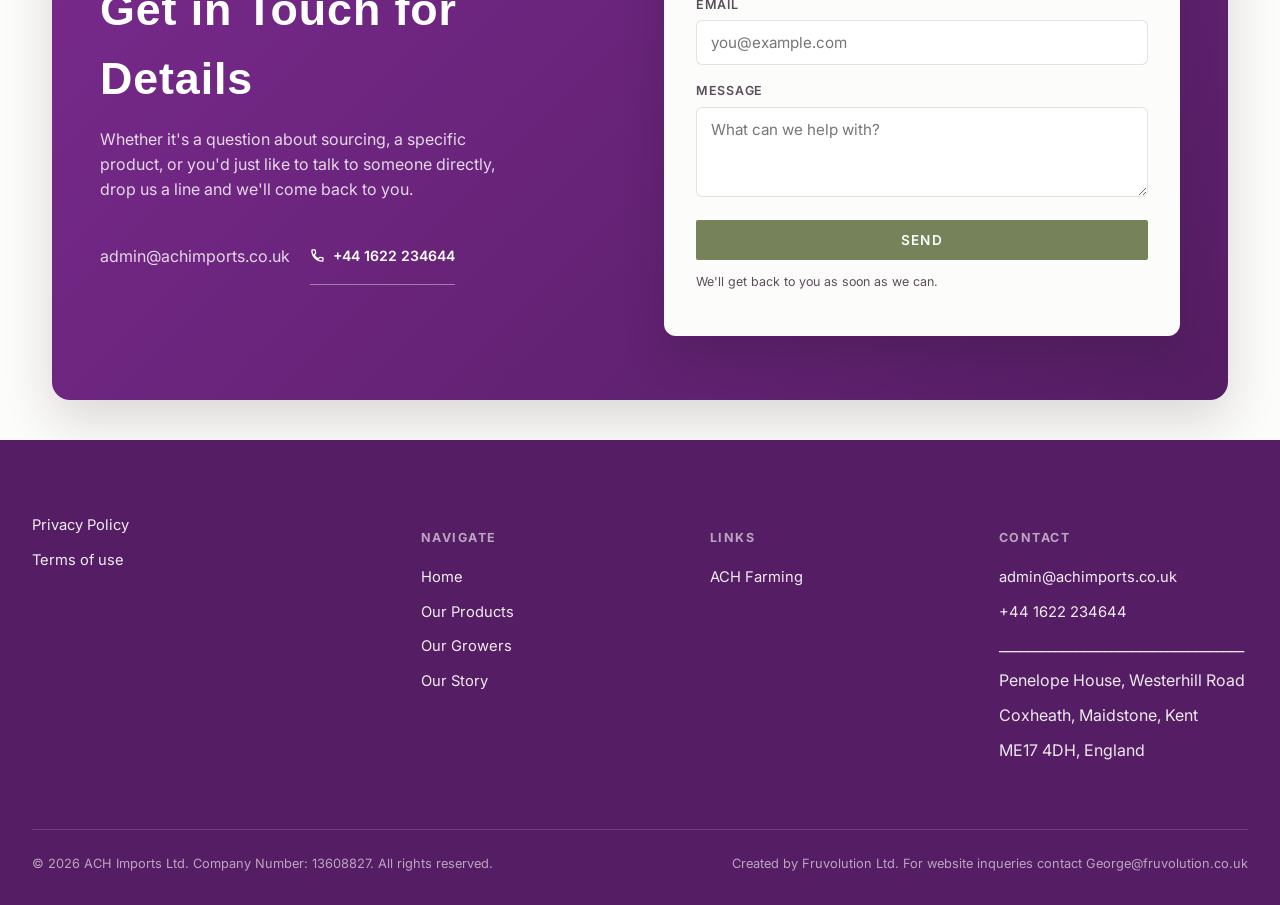
==== commit 8e3f713f: "Adding the changes prescribed in email 230926" ====
--- a/index.html
+++ b/index.html
@@ -52,10 +52,10 @@
         </ul>
       </li>
       <li class="has-dropdown">
-        <a href="">Other websites</a>
+        <a href="">Other Websites</a>
         <ul class="dropdown">
           <li><a href="https://www.achfarming.co.uk/" target="_blank" rel="noopener">ACH Farming</a></li>
-         <!-- <li><a href="" target="_blank" rel="noopener">Frutas andinas</a></li> -->
+         <!-- <li><a href="" target="_blank" rel="noopener">Frutas Andinas</a></li> -->
         </ul>
       </li>
     </ul>
@@ -93,7 +93,7 @@
     <img class="hero-logo" id="heroLogo" src="../Images/ACHI_logo.png" alt="ACH Imports logo">
     <p class="hero-eyebrow">Welcome to</p>
     <h1 class="hero-title">ACH Imports</h1>
-    <p class="hero-tagline">Globally Sourced | Locally managed</p>
+    <p class="hero-tagline">Globally Sourced | Locally Managed</p>
     <a href="#products" class="btn btn--ghost hero-cta">Explore Our Products</a>
   </div>
 
@@ -150,7 +150,7 @@
   <div class="section-head">
     <p class="eyebrow">What we supply</p>
     <h2>Our core products</h2>
-    <p>Fresh, vibrant fruit for that year round summer feeling</p>
+    <p>Fresh fruit. Trusted growers. Reliable supply</p>
   </div>
 
   <div class="product-grid">
@@ -208,7 +208,8 @@
       <div class="story-block" id="who-we-are">
         <h3>Who We Are</h3>
         <p>Established in 2021, ACH Imports Ltd combines specialist UK fruit farming with more than 100 years of fresh produce supply chain experience.
-           We supply the UK’s retail, wholesale, and food service sectors. By partnering with like-minded growers worldwide, we ensure their produce enters the UK market with the highest level of care—treating their harvest exactly as they would.</p>
+           We supply the UK’s retail, wholesale, and food service sectors. By partnering with like-minded growers worldwide, we ensure their produce enters the UK market with the highest level of care, 
+           treating their harvest exactly as they would.</p>
       </div>
       <div class="story-block" id="what-we-do">
         <h3>What We Do</h3>
@@ -242,7 +243,7 @@
     <div class="contact-card-copy">
       <p class="eyebrow">Talk to us</p>
       <h2>Get in Touch for Details</h2>
-      <p>Whether it's a question about sourcing, a specific product, or you'd just like to talk to someone directly — drop us a line and we'll come back to you.</p>
+      <p>Whether it's a question about sourcing, a specific product, or you'd just like to talk to someone directly, drop us a line and we'll come back to you.</p>
 
       <div class="contact-card-direct">
         <p>admin@achimports.co.uk</p>
